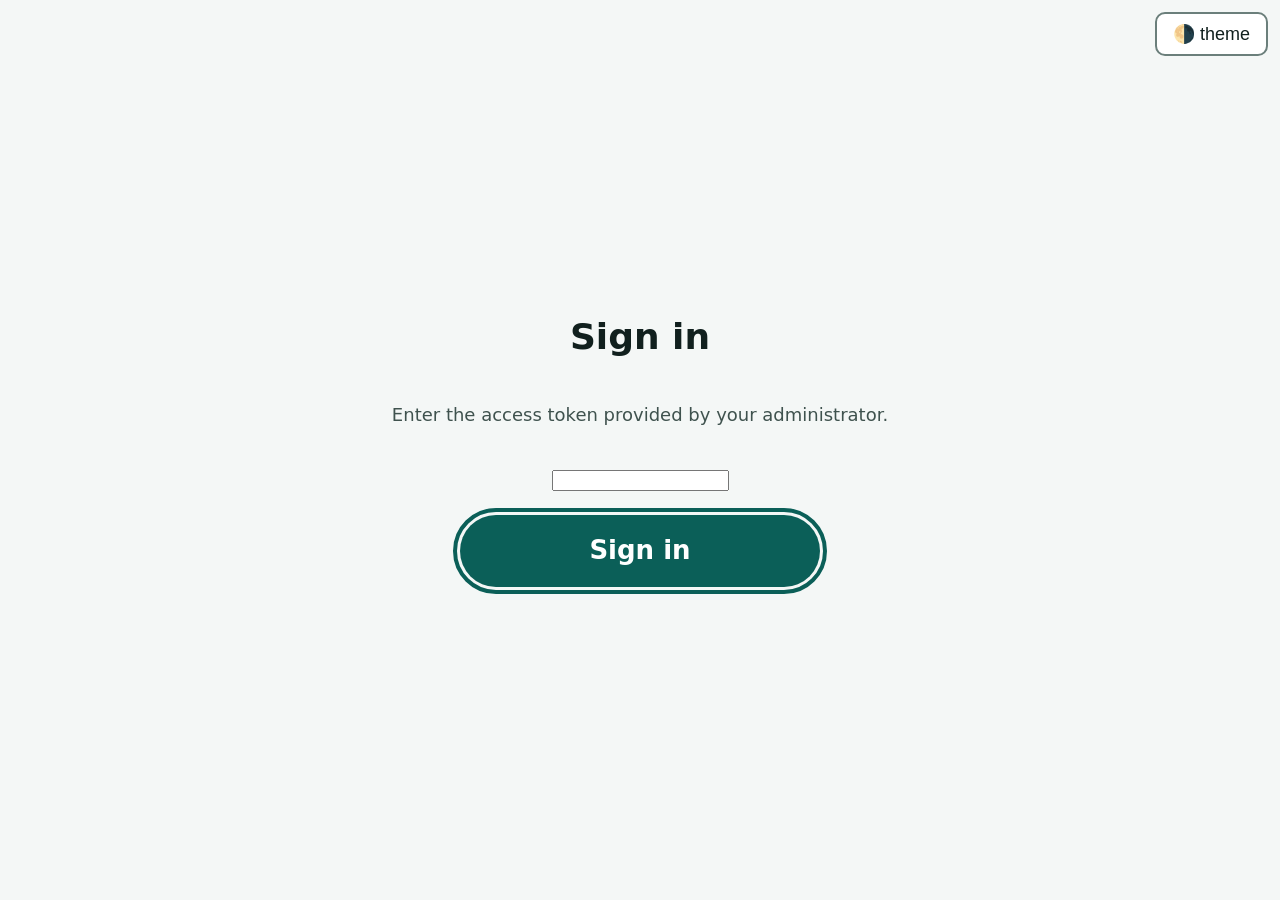
==== web/console.html @ daa2d18a "feat: persist authenticated consent choices and history" ====
<!DOCTYPE html>
<html lang="en">
<head>
  <meta charset="utf-8" />
  <meta name="viewport" content="width=device-width, initial-scale=1, viewport-fit=cover" />
  <title>Patient Listener — therapist console</title>
  <link rel="stylesheet" href="tokens.css" />
  <link rel="stylesheet" href="app.css" />
</head>
<body>
  <button class="pl-tab pl-theme-toggle" id="theme">🌗 theme</button>
  <main id="root" class="pl-app pl-console" role="main"></main>

  <script>
  // Mock data is only used when explicitly opening the offline demo.
  const QUERY = new URLSearchParams(location.search);
  const API = (location.protocol.startsWith('http') && QUERY.get('mock') !== '1') ? '' : null;
  let accessToken = ''; // Memory only: never URLs, localStorage or sessionStorage.
  const DATA = {
    therapist: { name: 'Sam (SLT)' },
    caseload: [
      { id: 'margaret', name: 'Margaret', needs: ['Finding the word'], last: 'Today', returned: 9 },
      { id: 'daniyal', name: 'Daniyal', needs: ['Getting words started'], last: 'Yesterday', returned: 5 },
      { id: 'joseph', name: 'Joseph', needs: ['Being loud enough'], last: '2 days ago', returned: 7 },
    ],
    words: {
      margaret: [
        { id: 'w-leo', text: 'Leo', kind: 'person', cue: "Leo's your grandson, he's six", first: 'L', status: 'approved', by: 'slt' },
        { id: 'w-kettle', text: 'kettle', kind: 'object', cue: 'you boil water in it', first: 'K', status: 'approved', by: 'slt' },
        { id: 'w-whitby', text: 'Whitby', kind: 'place', cue: 'the seaside town', first: 'W', status: 'approved', by: 'slt' },
        { id: 'w-rex', text: 'Rex', kind: 'person', cue: "Leo's new puppy", first: 'R', status: 'draft', by: 'carer' },
      ],
    },
    grid: {
      margaret: { days: ['Mon', 'Tue', 'Wed', 'Thu', 'Fri'],
        rows: [
          { word: 'Leo', cells: ['check', 'sound', 'none', 'check', 'check'] },
          { word: 'kettle', cells: ['meaning', 'check', 'check', 'word', 'check'] },
          { word: 'Whitby', cells: ['none', 'meaning', 'meaning', 'sound', 'check'] },
        ] },
    },
    settings: { margaret: { needs: ['Finding the word'], hintOrder: 'meaning-first', hintWait: 7, sessionMin: 20 } },
    consent: { margaret: { tellCarerLowMood: false, dataSharing: true } },
  };
  const CELL = { check: ['✓', 'pl-cell--check', 'found with no hint'], meaning: ['M', 'pl-cell--hint', 'found after meaning hint'], sound: ['S', 'pl-cell--hint', 'found after sound hint'], word: ['W', 'pl-cell--hint', 'found after hearing the word'], none: ['–', 'pl-cell--none', 'not tried'] };

  const root = document.getElementById('root');
  const S = { signedIn: false, tab: 'T2', person: 'margaret', role: 'therapist', demo: API == null, error: '', busy: false, phraseDraft: '' };
  function clearData() {
    S.phraseDraft = '';
    DATA.caseload = []; DATA.words = {}; DATA.grid = {}; DATA.settings = {}; DATA.consent = {};
  }
  if (API != null) clearData();

  function h(tag, attrs, ...kids) {
    const e = document.createElement(tag);
    for (const k in (attrs || {})) { if (k === 'class') e.className = attrs[k]; else if (k === 'html') e.innerHTML = attrs[k]; else if (k.startsWith('on')) e.addEventListener(k.slice(2), attrs[k]); else if (attrs[k] != null) e.setAttribute(k, attrs[k]); }
    for (const kid of kids.flat()) if (kid != null) e.append(kid.nodeType ? kid : document.createTextNode(kid));
    return e;
  }

  function render() {
    root.innerHTML = '';
    if (!S.signedIn) return root.append(t1());
    root.append(...[
      h('div', { class: 'pl-topbar' }, h('div', { class: 'pl-topbar__title' }, 'Patient Listener — console'), h('span', { class: 'pl-muted' }, DATA.therapist.name),
        h('button', { class: 'pl-tab', onclick: signOut }, 'Sign out')),
      S.demo ? h('p', { class: 'pl-muted' }, 'Demo data only — changes do not affect patient records.') : null,
      S.error ? h('p', { role: 'alert' }, S.error) : null,
      tabs(),
      ({ T2: t2, T3: t3, T4: t4, T5: t5, T6: t6 }[S.tab])(),
    ].filter(Boolean));
  }

  function tabs() {
    const items = [['T2', 'Caseload'], ['T3', 'Word list'], ['T4', 'Progress'], ['T5', 'Profile & hints'], ['T6', 'Consent & export']];
    const row = h('div', { class: 'pl-tabs', role: 'tablist' });
    items.filter(([id]) => id !== 'T4' || S.role === 'therapist').forEach(([id, label]) => row.append(h('button', { class: 'pl-tab', role: 'tab', 'aria-selected': String(S.tab === id), onclick: () => { S.tab = id; render(); } }, label)));
    return row;
  }

  // T1 sign-in
  function t1() {
    const wrap = h('div', { class: 'pl-screen pl-screen--center' },
      h('h1', { class: 'pl-prompt' }, 'Sign in'),
      h('p', { class: 'pl-muted' }, API == null ? 'Offline demo — sample data only.' : 'Enter the access token provided by your administrator.'),
      API != null ? h('input', { id: 'access-token', type: 'password', 'aria-label': 'Console access token', autocomplete: 'off', spellcheck: 'false' }) : null,
      S.error ? h('p', { role: 'alert' }, S.error) : null,
      h('button', { class: 'pl-btn pl-btn--primary', style: 'max-width:360px', 'data-autofocus': '', disabled: S.busy ? '' : null, onclick: () => signIn(false) }, API == null ? 'Enter offline demo' : 'Sign in'),
      API != null && QUERY.get('mode') === 'judge' ? h('button', { class: 'pl-btn pl-btn--secondary', disabled: S.busy ? '' : null, onclick: () => signIn(true) }, 'Enter judge demo') : null,
    );
    setTimeout(() => { const b = wrap.querySelector('button'); if (b) b.focus(); }, 0);
    return wrap;
  }

  // T2 caseload
  function t2() {
    const wrap = h('div', {});
    wrap.append(h('h2', { class: 'pl-topbar__title' }, 'Caseload'));
    DATA.caseload.forEach(p => wrap.append(h('div', { class: 'pl-card', style: 'margin-bottom:12px' },
      h('div', { class: 'pl-setting__row' },
        h('span', {}, h('b', {}, p.name), ' — ', p.needs.join(', ')),
        h('button', { class: 'pl-btn pl-btn--secondary', onclick: () => { S.person = p.id; S.tab = 'T3'; render(); } }, 'Open')),
      h('p', { class: 'pl-muted' }, `Last session: ${p.last}. Words returned this week: ${p.returned}.`))));
    return wrap;
  }

  // T3 word list
  function t3() {
    const words = DATA.words[S.person] || [];
    const wrap = h('div', {});
    wrap.append(h('h2', { class: 'pl-topbar__title' }, 'Word list — ' + name(S.person)));
    words.forEach(w => {
      const row = h('div', { class: 'pl-card', style: 'margin-bottom:12px' },
        h('div', { class: 'pl-setting__row' },
          h('span', {}, h('b', {}, w.text), ' · ', w.kind, ' · starts with ', w.first),
          w.status === 'draft'
            ? h('span', { class: 'pl-pill' },
                h('span', { class: 'pl-locked', style: 'margin-right:8px;align-self:center' }, `draft from ${w.by}`),
                (DATA.caseload.find(p => p.id === S.person)?.canApprove !== false)
                  ? h('button', { onclick: () => approveWord(w) }, '✓ Approve')
                  : h('span', { class: 'pl-muted' }, 'Therapist approval required'))
            : h('span', { class: 'pl-cell pl-cell--check' }, '✓ live')),
        h('label', { class: 'pl-muted', style: 'display:block;margin-top:8px' }, 'Meaning cue (never shown to the person as the word):'),
        h('input', { value: w.cue, 'aria-label': `Meaning cue for ${w.text}`, oninput: (e) => { w.cue = e.target.value; }, style: 'width:100%;min-height:44px;font-size:18px;padding:0 12px;border:2px solid var(--pl-line);border-radius:10px;background:var(--pl-surface);color:var(--pl-text)' }),
      );
      wrap.append(row);
    });
    wrap.append(h('div', { class: 'pl-card' },
      h('div', { class: 'pl-hint__level' }, 'Add one of “my phrases” (up to 60 characters)'),
      h('div', { class: 'pl-type' },
        h('input', { id: 'phrase', value: S.phraseDraft, oninput: e => { S.phraseDraft = e.target.value; }, 'aria-label': 'New phrase', maxlength: '60', placeholder: 'Can you open the window?', style: 'min-height:44px' }),
        h('button', { class: 'pl-btn pl-btn--secondary', disabled: S.busy ? '' : null, onclick: addPhrase }, S.busy ? 'Saving draft…' : 'Add draft')),
    ));
    return wrap;
  }

  // T4 progress grid
  function t4() {
    const g = DATA.grid[S.person] || { days: [], rows: [] };
    const wrap = h('div', {});
    wrap.append(h('h2', { class: 'pl-topbar__title' }, 'Progress — ' + name(S.person)), h('p', { class: 'pl-muted' }, 'What happened, not a prediction. ✓ no hint · M meaning · S sound · W word · – not tried.'));
    const table = h('table', { class: 'pl-grid' });
    const head = h('tr', {}, h('th', {}, 'Word')); g.days.forEach(d => head.append(h('th', {}, d)));
    table.append(h('thead', {}, head));
    const body = h('tbody', {});
    g.rows.forEach(r => { const tr = h('tr', {}, h('th', { scope: 'row' }, r.word)); r.cells.forEach((c, i) => { const [sym, cls, label] = CELL[c]; tr.append(h('td', { class: 'pl-cell ' + cls, 'aria-label': `${r.word}, ${g.days[i]}: ${label}` }, sym)); }); body.append(tr); });
    table.append(body);
    wrap.append(h('div', { class: 'pl-grid-wrap' }, table));
    return wrap;
  }

  // T5 profile & hint settings
  const NEED_OPTIONS = [
    ['finding_words', 'Finding the word'], ['words_out', 'Getting words started'],
    ['being_heard', 'Being loud enough'], ['being_clear', 'Being clear'], ['saving_energy', 'Getting tired']
  ];
  function t5() {
    const s = DATA.settings[S.person] || { needs: [], hintOrder: 'meaning-first', hintWait: 7, sessionMin: 20 };
    const keys = s.needKeys || NEED_OPTIONS.filter(([,label]) => s.needs.includes(label)).map(([key]) => key);
    const locked = s.canEdit === false || S.busy;
    const pill = (label, active, change, disabled = false) => h('button', {
      'aria-pressed': String(active), disabled: locked || disabled ? '' : null,
      onclick: () => saveProfile(change)
    }, label);
    const row = (label, name, current, choices) => h('div', {class:'pl-setting'},
      h('div', {class:'pl-setting__row'}, h('span', {}, label),
        h('span', {class:'pl-pill'}, [...new Set([...choices,current])].filter(n => n !== undefined).map(n =>
          pill(n === null ? 'Never' : String(n), n === current, {[name]:n},
            keys.includes('words_out') && ['backchannel_s','offer_hint_s'].includes(name) && n !== null)))));
    const wrap = h('div', {});
    wrap.append(h('h2', {class:'pl-topbar__title'}, 'Profile & hints — ' + name(S.person)));
    if (s.canEdit === false) wrap.append(h('p', {class:'pl-muted'}, 'Only the linked therapist can change these settings.'));
    wrap.append(h('div', {class:'pl-setting'}, h('span', {}, "What's hard when talking"),
      h('div', {class:'pl-pill'}, NEED_OPTIONS.map(([key,label]) => {
        const active = keys.includes(key);
        return pill(label, active, {needs: active ? keys.filter(n => n !== key) : [...keys,key]}, active && keys.length === 1);
      }))),
      h('div', {class:'pl-setting'}, h('div', {class:'pl-setting__row'}, h('span', {}, 'Hint order'),
        h('span', {class:'pl-pill'},
          pill('Meaning first', s.hintOrder === 'meaning-first', {hint_order:['meaning','sound','word']}),
          pill('Sound first', s.hintOrder === 'sound-first', {hint_order:['sound','meaning','word']})))),
      row('Listening sound after (seconds)', 'backchannel_s', s.backchannelWait, [4,6,10,null]),
      row('Offer a hint after (seconds)', 'offer_hint_s', s.hintWait, [4,7,9,10,15,null]),
      row('End turn after (seconds)', 'max_wait_s', s.maxWait, [8,12,20,30,60,120,null]),
      row('Session length (minutes)', 'max_session_min', s.sessionMin, [5,10,15,20,30,null]),
      h('p', {class:'pl-muted'}, 'Saved settings apply to new sessions. The person can always make a wait longer or switch it off.'));
    return wrap;
  }

  async function saveProfile(changes) {
    if (S.busy || DATA.settings[S.person]?.canEdit === false) return;
    const person = S.person, credential = accessToken;
    S.busy = true; S.error = ''; render();
    try {
      if (API != null) {
        const result = await api(`settings/${encodeURIComponent(person)}`, {
          method:'PATCH', headers:{'Content-Type':'application/json'}, body:JSON.stringify(changes)
        });
        if (S.signedIn && accessToken === credential) {
          DATA.settings[person] = result;
          const entry = DATA.caseload.find(p => p.id === person);
          if (entry) entry.needs = result.needs;
        }
      } else {
        const s = DATA.settings[person] ||= {needs:[]};
        if ('needs' in changes) {
          s.needKeys = changes.needs;
          s.needs = NEED_OPTIONS.filter(([key]) => changes.needs.includes(key)).map(([,label]) => label);
          if (changes.needs.includes('words_out')) s.backchannelWait = s.hintWait = null;
        }
        if ('hint_order' in changes) s.hintOrder = changes.hint_order[0] + '-first';
        for (const [field,key] of [['backchannel_s','backchannelWait'],['offer_hint_s','hintWait'],['max_wait_s','maxWait'],['max_session_min','sessionMin']]) {
          if (field in changes) s[key] = changes[field];
        }
      }
    } catch (error) { S.error = error.message; }
    finally { S.busy = false; render(); }
  }

  // T6 consent & export
  function t6() {
    const c = DATA.consent[S.person] || { tellCarerLowMood: false, dataSharing: false };
    const toggle = (label, key) => h('div', { class: 'pl-setting' }, h('div', { class: 'pl-setting__row' }, h('span', {}, label),
      h('button', { class: 'pl-btn pl-btn--secondary', 'aria-pressed': String(c[key]), disabled: S.busy, onclick: () => saveConsent(key, !c[key]) }, c[key] ? 'On' : 'Off')));
    const wrap = h('div', {});
    wrap.append(h('h2', { class: 'pl-topbar__title' }, 'Consent & export — ' + name(S.person)),
      toggle('Tell the carer if I express distress', 'tellCarerLowMood'),
      toggle('Keep practice data to show progress', 'dataSharing'),
      toggle('Share practice data with my therapist', 'shareWithTherapist'),
      h('p', { class: 'pl-muted' }, 'Record the person’s own choices. A helper supports the decision.'),
      h('div', { class: 'pl-btn-row', style: 'margin-top:16px' },
        h('button', { class: 'pl-btn pl-btn--secondary', onclick: exportCsv }, '⬇ Export CSV'),
        h('button', { class: 'pl-btn pl-btn--secondary', style: 'border-color:var(--pl-danger);color:var(--pl-danger)', onclick: deleteAll }, '🗑 Delete everything')),
      h('p', { class: 'pl-muted' }, 'Export includes “my phrases” as plain text. Delete removes all words, photos and attempts within 24 hours.'));
    return wrap;
  }

  async function saveConsent(key, value) {
    if (S.busy) return;
    if (!window.confirm('Has the person explicitly chosen to ' + (value ? 'allow' : 'turn off') + ' this?')) return;
    const person = S.person;
    S.busy = true; S.error = ''; render();
    try {
      if (API == null) DATA.consent[person] = { ...DATA.consent[person], [key]: value };
      else DATA.consent[person] = await api(`consent/${encodeURIComponent(person)}`, {
        method: 'PATCH', headers: { 'Content-Type': 'application/json' },
        body: JSON.stringify({ [key]: value, personConfirmed: true })
      });
    } catch (error) { S.error = error.message; }
    finally { S.busy = false; render(); }
  }

  function exportCsv() {
    const words = DATA.words[S.person] || [];
    let csv = 'type,word_or_phrase,kind\n';
    words.forEach(w => { csv += `word,${JSON.stringify(w.text)},${w.kind}\n`; });
    const blob = new Blob([csv], { type: 'text/csv' });
    const a = document.createElement('a'); a.href = URL.createObjectURL(blob); a.download = `${S.person}.csv`; a.click();
  }
  function deleteAll() {
    // Second confirmation screen (DS-T07).
    const ok = window.confirm('Delete everything for ' + name(S.person) + '? This cannot be undone.');
    if (ok) { DATA.words[S.person] = []; alert('Deletion requested. Completes within 24 hours.'); render(); }
  }

  function name(id) { const p = DATA.caseload.find(x => x.id === id); return p ? p.name : id; }

  /* Live data from the app server's console API (GET /api/console/...). When opened from disk
   * (file://) or with ?mock=1, the mock DATA above is used instead, so the console still works
   * offline. */
  async function api(path, options = {}) {
    const headers = { ...(options.headers || {}), Authorization: `Bearer ${accessToken}` };
    const response = await fetch(`${API}/api/console/${path}`, { ...options, headers, cache: 'no-store' });
    if (!response.ok) {
      if (response.status === 401) {
        accessToken = ''; S.signedIn = false; clearData();
      }
      const body = await response.json().catch(() => ({}));
      throw new Error(typeof body.detail === 'string' ? body.detail : response.status === 422 ? 'Check the word or phrase and try again.' : 'Could not complete the request. Please try again.');
    }
    return response.json();
  }

  async function signIn(demo) {
    if (API == null) { S.signedIn = true; S.error = ''; render(); return; }
    const input = document.getElementById('access-token');
    accessToken = demo ? '' : input.value.trim();
    if (input) input.value = '';
    S.busy = true; S.error = ''; render();
    try {
      if (demo) {
        const response = await fetch(`${API}/api/console/demo/session`, { method: 'POST', cache: 'no-store' });
        if (!response.ok) throw new Error('Judge demo is unavailable on this server.');
        accessToken = (await response.json()).token;
      }
      const user = await api('me');
      S.role = user.role; S.demo = user.demo;
      await hydrate();
      S.signedIn = true; S.tab = 'T2';
    } catch (error) {
      accessToken = ''; S.signedIn = false; clearData(); S.error = error.message;
    } finally { S.busy = false; render(); }
  }

  async function signOut() {
    try { if (API != null) await api('logout', { method: 'POST' }); }
    catch (error) { /* Local credentials are discarded even if the server is unreachable. */ }
    accessToken = ''; S.signedIn = false; S.error = ''; S.phraseDraft = '';
    if (API != null) clearData();
    render();
  }

  async function addPhrase() {
    if (S.busy) return;
    const text = document.getElementById('phrase').value.trim();
    if (!text) return;
    const person = S.person, credential = accessToken;
    S.phraseDraft = text; S.error = ''; S.busy = true; render();
    try {
      let word;
      if (API != null) {
        const result = await api(`words/${encodeURIComponent(person)}`, {
          method: 'POST', headers: { 'Content-Type': 'application/json' },
          body: JSON.stringify({ text, kind: 'phrase' })
        });
        if (!S.signedIn || accessToken !== credential) return;
        word = result.word;
      } else {
        word = { id: 'p-' + Date.now(), text, kind: 'phrase', cue: '', first: text[0].toUpperCase(),
                 status: 'draft', by: S.role === 'therapist' ? 'slt' : 'carer' };
      }
      (DATA.words[person] ||= []).push(word);
      if (S.person === person) S.phraseDraft = '';
    } catch (error) { S.error = error.message; }
    finally { S.busy = false; render(); }
  }

  async function approveWord(w) {
    if (API != null) {
      try {
        const result = await api(`words/${encodeURIComponent(S.person)}/${encodeURIComponent(w.id)}/approve`, { method: 'POST' });
        Object.assign(w, result.word); S.error = ''; render();
      } catch (error) { S.error = error.message; render(); }
      return;
    }
    w.status = 'approved'; render();
  }

  async function hydrate() {
    if (API == null) return;  // file:// or ?mock=1 -> keep the mock DATA
      const cl = await api('caseload');
      DATA.therapist.name = cl.therapist.name;
      DATA.caseload = cl.caseload;
      S.person = cl.caseload[0]?.id || '';
      await Promise.all(cl.caseload.map(async (p) => {
        const person = encodeURIComponent(p.id);
        const [w, g, s, c] = await Promise.all([
          api(`words/${person}`),
          S.role === 'therapist' ? api(`grid/${person}`) : Promise.resolve({ days: [], rows: [] }),
          api(`settings/${person}`),
          api(`consent/${person}`),
        ]);
        DATA.words[p.id] = w.words;
        DATA.grid[p.id] = { days: g.days, rows: g.rows };
        DATA.settings[p.id] = s;
        DATA.consent[p.id] = c;
      }));
  }

  const order = { system: 'light', light: 'dark', dark: 'system' };
  document.getElementById('theme').addEventListener('click', () => { const cur = document.documentElement.getAttribute('data-theme') || 'system'; const n = order[cur]; if (n === 'system') document.documentElement.removeAttribute('data-theme'); else document.documentElement.setAttribute('data-theme', n); });

  render();
  </script>
</body>
</html>
---- web/tokens.css ----
/* Patient Listener — design tokens (workbook: Design system -> Tokens).
   The ONLY place raw colour values appear. Every text pair is >= 7:1 (AAA), edges >= 3:1.
   Colour never carries meaning alone (DS-A05). Profiles change behaviour, never colours. */

@font-face {
  /* Self-hosted Atkinson Hyperlegible Next (OFL). Drop the files in web/fonts/ on deploy;
     the fallback stack keeps the app legible and correctly sized until then. */
  font-family: "Atkinson Hyperlegible Next";
  src: local("Atkinson Hyperlegible Next"), local("Atkinson Hyperlegible");
  font-display: swap;
}

:root {
  /* --- Colour: light (default) --- */
  --pl-page: #F4F7F6;
  --pl-surface: #FFFFFF;
  --pl-text: #11201E;
  --pl-muted: #3F524E;          /* secondary labels only, never a prompt */
  --pl-primary: #0B5F58;
  --pl-on-primary: #FFFFFF;
  --pl-good: #145A2F;
  --pl-good-bg: #E3F2E8;
  --pl-warn: #6A3F00;
  --pl-warn-bg: #FBEFD9;
  --pl-danger: #8A1A1F;         /* safety card only, never a wrong word */
  --pl-danger-bg: #F8E1E1;
  --pl-line: #6B7F7B;
  --pl-caption-bg: #E8EFEE;

  /* --- Type: one family (Atkinson Hyperlegible Next, OFL) --- */
  --pl-font: "Atkinson Hyperlegible Next", "Atkinson Hyperlegible", system-ui,
             "Segoe UI", Roboto, Helvetica, Arial, sans-serif;
  --pl-text-prompt-size: 36px;  --pl-text-prompt-lh: 1.25;  --pl-text-prompt-wt: 700;
  --pl-text-hint-size: 40px;    --pl-text-hint-lh: 1.2;     --pl-text-hint-wt: 700;
  --pl-text-caption-size: 28px; --pl-text-caption-lh: 1.3;  --pl-text-caption-wt: 400;
  --pl-text-body-size: 24px;    --pl-text-body-lh: 1.4;     --pl-text-body-wt: 400;
  --pl-text-button-size: 26px;  --pl-text-button-lh: 1.2;   --pl-text-button-wt: 700;
  --pl-text-console-size: 18px; --pl-text-console-lh: 1.5;  --pl-text-console-wt: 400;

  /* --- Space (8px grid) --- */
  --pl-space-1: 8px;
  --pl-space-2: 16px;
  --pl-space-3: 24px;
  --pl-space-4: 32px;
  --pl-space-5: 48px;
  --pl-space-6: 64px;

  /* --- Shape --- */
  --pl-target: 64px;            /* patient app min touch target */
  --pl-target-console: 44px;    /* console min target */
  --pl-gap-target: 16px;        /* min gap between targets */
  --pl-radius-card: 16px;
  --pl-radius-button: 999px;
  --pl-button-height: 72px;
  --pl-content-max: 720px;

  /* --- Motion & focus --- */
  --pl-motion: 0ms;             /* no motion by default (DS-A07) */
  --pl-focus-width: 4px;
  --pl-focus-offset: 3px;
}

/* Motion is opt-in only when the person has not asked to reduce it. */
@media (prefers-reduced-motion: no-preference) {
  :root { --pl-motion: 200ms; }
}

/* --- Colour: dark (system preference), unless the person forced light --- */
@media (prefers-color-scheme: dark) {
  :root:not([data-theme="light"]) {
    --pl-page: #0F1716;
    --pl-surface: #16211F;
    --pl-text: #E6EEEC;
    --pl-muted: #B3C4C0;
    --pl-primary: #6FD0C4;
    --pl-on-primary: #0B1312;
    --pl-good: #9FE3B5;
    --pl-good-bg: #123322;
    --pl-warn: #F2CE8A;
    --pl-warn-bg: #3A2A05;
    --pl-danger: #F3B0B2;
    --pl-danger-bg: #3A1012;
    --pl-line: #4A5C58;
    --pl-caption-bg: #12201D;
  }
}

/* --- Colour: dark, forced by the theme toggle --- */
:root[data-theme="dark"] {
  --pl-page: #0F1716;
  --pl-surface: #16211F;
  --pl-text: #E6EEEC;
  --pl-muted: #B3C4C0;
  --pl-primary: #6FD0C4;
  --pl-on-primary: #0B1312;
  --pl-good: #9FE3B5;
  --pl-good-bg: #123322;
  --pl-warn: #F2CE8A;
  --pl-warn-bg: #3A2A05;
  --pl-danger: #F3B0B2;
  --pl-danger-bg: #3A1012;
  --pl-line: #4A5C58;
  --pl-caption-bg: #12201D;
}
---- web/app.css ----
/* Patient Listener — components & screens. Uses only tokens.css for colour/type/space.
   Rules enforced here: 64px targets + 16px gaps (DS-A03), visible focus (DS-A04), colour never
   alone (DS-A05), no layout shift during speech (DS-T06), no countdown/timer except the
   time-used bar (DS-T01), content centred <= 720px (DS-A08), 200% zoom & 320px with no sideways
   scroll (DS-A03). */

* { box-sizing: border-box; }

html, body {
  margin: 0;
  padding: 0;
  background: var(--pl-page);
  color: var(--pl-text);
  font-family: var(--pl-font);
  font-size: var(--pl-text-body-size);
  line-height: var(--pl-text-body-lh);
  -webkit-text-size-adjust: 100%;
}

/* Everything flows in a single centred column; nothing exceeds the viewport width. */
.pl-app {
  max-width: var(--pl-content-max);
  margin: 0 auto;
  min-height: 100vh;
  min-height: 100dvh;
  padding: var(--pl-space-3);
  display: flex;
  flex-direction: column;
  gap: var(--pl-space-3);
}

img, svg, canvas { max-width: 100%; height: auto; }

/* --- Focus: always visible (DS-A04) --- */
:focus-visible {
  outline: var(--pl-focus-width) solid var(--pl-primary);
  outline-offset: var(--pl-focus-offset);
  border-radius: 6px;
}

.pl-visually-hidden {
  position: absolute !important;
  width: 1px; height: 1px;
  padding: 0; margin: -1px;
  overflow: hidden; clip: rect(0, 0, 0, 0);
  white-space: nowrap; border: 0;
}

/* --- Typography roles --- */
.pl-prompt {
  font-size: var(--pl-text-prompt-size);
  line-height: var(--pl-text-prompt-lh);
  font-weight: var(--pl-text-prompt-wt);
  margin: 0;
}
.pl-prompt b, .pl-prompt strong { color: var(--pl-primary); }  /* the one key word (DS-C08) */
.pl-hint-text {
  font-size: var(--pl-text-hint-size);
  line-height: var(--pl-text-hint-lh);
  font-weight: var(--pl-text-hint-wt);
  margin: 0;
}
.pl-muted { color: var(--pl-muted); }
.pl-disclosure {               /* "I'm an AI practice partner" (DS-C06) */
  color: var(--pl-muted);
  font-size: var(--pl-text-body-size);
  display: flex; align-items: center; gap: var(--pl-space-1);
}

/* --- Buttons: min 64px, big radius, 72px tall for primary --- */
.pl-btn {
  font-family: var(--pl-font);
  font-size: var(--pl-text-button-size);
  line-height: var(--pl-text-button-lh);
  font-weight: var(--pl-text-button-wt);
  min-height: var(--pl-target);
  min-width: var(--pl-target);
  padding: 0 var(--pl-space-4);
  border-radius: var(--pl-radius-button);
  border: 3px solid transparent;
  cursor: pointer;
  transition: background var(--pl-motion) ease, color var(--pl-motion) ease;
}
.pl-btn:disabled { opacity: 0.5; cursor: not-allowed; }
.pl-btn--primary {
  background: var(--pl-primary);
  color: var(--pl-on-primary);
  height: var(--pl-button-height);
  width: 100%;
}
.pl-btn--secondary {
  background: var(--pl-surface);
  color: var(--pl-primary);
  border-color: var(--pl-primary);
}
.pl-btn--big { height: var(--pl-button-height); font-size: 30px; }
.pl-btn-row { display: flex; gap: var(--pl-gap-target); flex-wrap: wrap; }

/* --- Top bar: title + Stop (Stop is the one exception to one-action-per-screen) --- */
.pl-topbar {
  display: flex; align-items: center; justify-content: space-between;
  gap: var(--pl-space-2);
}
.pl-topbar__title { font-weight: 700; font-size: 22px; }
.pl-stop {
  background: var(--pl-surface);
  color: var(--pl-danger);
  border: 3px solid var(--pl-danger);
  border-radius: var(--pl-radius-button);
  min-height: var(--pl-target); padding: 0 var(--pl-space-3);
  font-weight: 700; font-size: var(--pl-text-button-size); cursor: pointer;
}

/* --- Screen scaffold --- */
.pl-screen { display: flex; flex-direction: column; gap: var(--pl-space-3); flex: 1; }
.pl-screen--center { justify-content: center; align-items: center; text-align: center; }
.pl-card {
  background: var(--pl-surface);
  border: 1px solid var(--pl-line);
  border-radius: var(--pl-radius-card);
  padding: var(--pl-space-3);
}
.pl-photo {
  width: 100%; aspect-ratio: 4 / 3; border-radius: var(--pl-radius-card);
  background: var(--pl-caption-bg);
  display: flex; align-items: center; justify-content: center;
  color: var(--pl-muted); font-size: 20px; overflow: hidden;
}

/* --- Listening ring: STATIC. No pulse, no countdown (DS-T01). Dashed while speaking. --- */
.pl-ring {
  width: 160px; height: 160px; border-radius: 50%;
  border: 10px solid var(--pl-primary);
  margin: var(--pl-space-2) auto;
  display: flex; align-items: center; justify-content: center;
  color: var(--pl-muted); font-size: 20px; text-align: center; padding: var(--pl-space-2);
}
.pl-ring[data-mode="speaking"] { border-style: dashed; }
.pl-ring[data-mode="resting"] { border-color: var(--pl-line); }

/* --- Captions: fixed height so the layout never shifts when a line arrives (DS-T06) --- */
.pl-captions {
  background: var(--pl-caption-bg);
  border-radius: var(--pl-radius-card);
  padding: var(--pl-space-2);
  min-height: 120px;
  font-size: var(--pl-text-caption-size);
  line-height: var(--pl-text-caption-lh);
  display: flex; flex-direction: column; gap: var(--pl-space-1); justify-content: flex-end;
}
.pl-caption__who { color: var(--pl-muted); font-size: 18px; }
.pl-caption__line--you { color: var(--pl-text); }
.pl-caption__line--listener { color: var(--pl-primary); font-weight: 700; }

/* --- Type-to-talk input --- */
.pl-type {
  display: flex; gap: var(--pl-gap-target); align-items: stretch;
}
.pl-type input {
  flex: 1; min-height: var(--pl-target); font-size: var(--pl-text-body-size);
  padding: 0 var(--pl-space-2); border: 2px solid var(--pl-line);
  border-radius: 12px; background: var(--pl-surface); color: var(--pl-text);
}

/* --- Hint card (meaning picture -> first letter -> word) --- */
.pl-hint { text-align: center; }
.pl-hint__level { color: var(--pl-muted); font-size: 20px; margin-bottom: var(--pl-space-1); }
.pl-hint__letter { font-size: 96px; font-weight: 700; color: var(--pl-primary); }

/* --- Found tick (quiet, brief) --- */
.pl-found { text-align: center; color: var(--pl-good); }
.pl-found__tick {
  width: 96px; height: 96px; border-radius: 50%;
  background: var(--pl-good-bg); color: var(--pl-good);
  display: flex; align-items: center; justify-content: center;
  font-size: 56px; margin: 0 auto var(--pl-space-2);
}

/* --- Being heard: loudness bar with the person's baseline marker. No numbers (DS-P02). --- */
.pl-bar { position: relative; height: 40px; border-radius: 999px; background: var(--pl-caption-bg); overflow: hidden; }
.pl-bar__fill { height: 100%; background: var(--pl-primary); width: 0%; transition: width var(--pl-motion) ease; }
.pl-bar__marker { position: absolute; top: -6px; bottom: -6px; width: 4px; background: var(--pl-text); }
.pl-bar__label { color: var(--pl-muted); font-size: 20px; margin-top: var(--pl-space-1); }

/* --- Saving energy: time-used bar. Counts UP, never warns, never a countdown (DS-T01). --- */
.pl-timebar .pl-bar__fill { background: var(--pl-line); }

/* --- Need cards (P0, multi-select) --- */
.pl-needs { display: grid; grid-template-columns: 1fr; gap: var(--pl-gap-target); }
@media (min-width: 560px) { .pl-needs { grid-template-columns: 1fr 1fr; } }
.pl-need {
  display: flex; gap: var(--pl-space-2); align-items: flex-start; text-align: left;
  padding: var(--pl-space-3); min-height: var(--pl-target);
  border: 3px solid var(--pl-line); border-radius: var(--pl-radius-card);
  background: var(--pl-surface); color: var(--pl-text); cursor: pointer; width: 100%;
  font-size: var(--pl-text-body-size);
}
.pl-need[aria-pressed="true"] { border-color: var(--pl-primary); background: var(--pl-good-bg); }
.pl-need__check { font-size: 28px; color: var(--pl-primary); min-width: 32px; }
.pl-need__title { font-weight: 700; }
.pl-need__desc { color: var(--pl-muted); font-size: 20px; }

/* --- Settings rows --- */
.pl-setting { display: flex; flex-direction: column; gap: var(--pl-space-1); padding: var(--pl-space-2) 0; border-bottom: 1px solid var(--pl-line); }
.pl-setting__row { display: flex; align-items: center; justify-content: space-between; gap: var(--pl-space-2); }
.pl-pill { display: inline-flex; gap: var(--pl-space-1); }
.pl-pill button { min-height: var(--pl-target); min-width: var(--pl-target); border-radius: 12px; border: 2px solid var(--pl-line); background: var(--pl-surface); color: var(--pl-text); font-size: 20px; cursor: pointer; }
.pl-pill button[aria-pressed="true"] { border-color: var(--pl-primary); background: var(--pl-good-bg); color: var(--pl-primary); font-weight: 700; }
.pl-locked { color: var(--pl-muted); font-size: 18px; }

/* --- Safety card: a modal alertdialog. Danger colour here only (DS-S). --- */
.pl-safety-backdrop {
  position: fixed; inset: 0; background: rgba(0,0,0,0.55);
  display: flex; align-items: center; justify-content: center; padding: var(--pl-space-3); z-index: 50;
}
.pl-safety {
  background: var(--pl-surface); border: 4px solid var(--pl-danger);
  border-radius: var(--pl-radius-card); max-width: 560px; width: 100%;
  padding: var(--pl-space-4); text-align: center;
}
.pl-safety__icon { font-size: 56px; }
.pl-safety__title { font-size: 32px; font-weight: 700; color: var(--pl-danger); margin: var(--pl-space-2) 0; }
.pl-safety__body { font-size: var(--pl-text-body-size); }
.pl-safety__call {
  display: inline-flex; align-items: center; justify-content: center;
  margin-top: var(--pl-space-3); background: var(--pl-danger); color: #fff;
  min-height: var(--pl-button-height); width: 100%; border-radius: var(--pl-radius-button);
  font-size: 30px; font-weight: 700; text-decoration: none;
}
.pl-safety__dismiss { margin-top: var(--pl-space-2); }

/* --- State banner (connecting / resting / mic blocked / offline) --- */
.pl-state { text-align: center; }
.pl-state__what { color: var(--pl-muted); margin-top: var(--pl-space-1); }

/* --- Rest screen --- */
.pl-rest { text-align: center; }

/* --- Console (T1-T6): denser, 44px targets, 18px type --- */
.pl-console { font-size: var(--pl-text-console-size); line-height: var(--pl-text-console-lh); max-width: 1000px; }
.pl-console .pl-btn, .pl-console button { min-height: var(--pl-target-console); }
.pl-grid-wrap { overflow-x: auto; }       /* wide tables scroll inside themselves, not the page */
table.pl-grid { border-collapse: collapse; width: 100%; font-size: var(--pl-text-console-size); }
table.pl-grid th, table.pl-grid td { border: 1px solid var(--pl-line); padding: var(--pl-space-1) var(--pl-space-2); text-align: center; }
table.pl-grid th { background: var(--pl-caption-bg); }
.pl-cell { font-weight: 700; }
.pl-cell--check { color: var(--pl-good); }
.pl-cell--hint { color: var(--pl-warn); }
.pl-cell--none { color: var(--pl-muted); }
.pl-tabs { display: flex; gap: var(--pl-space-1); flex-wrap: wrap; margin-bottom: var(--pl-space-2); }
.pl-tab { min-height: var(--pl-target-console); padding: 0 var(--pl-space-2); border: 2px solid var(--pl-line); border-radius: 10px; background: var(--pl-surface); color: var(--pl-text); cursor: pointer; font-size: var(--pl-text-console-size); }
.pl-tab[aria-selected="true"] { border-color: var(--pl-primary); background: var(--pl-good-bg); color: var(--pl-primary); font-weight: 700; }

/* --- J1 judge trace --- */
.pl-trace { font-family: ui-monospace, "SF Mono", Menlo, Consolas, monospace; font-size: 14px; background: var(--pl-caption-bg); border-radius: var(--pl-radius-card); padding: var(--pl-space-2); max-height: 420px; overflow: auto; }
.pl-trace__line { padding: 2px 0; border-bottom: 1px solid rgba(0,0,0,0.06); }
.pl-trace__t { color: var(--pl-muted); }
.pl-trace__state { color: var(--pl-primary); font-weight: 700; }

/* --- Specimen page --- */
.pl-specimen { max-width: 960px; margin: 0 auto; padding: var(--pl-space-4); }
.pl-specimen section { margin-bottom: var(--pl-space-5); }
.pl-specimen h2 { font-size: 24px; border-bottom: 2px solid var(--pl-line); padding-bottom: var(--pl-space-1); }
.pl-swatches { display: grid; grid-template-columns: repeat(auto-fill, minmax(120px, 1fr)); gap: var(--pl-space-1); }
.pl-swatch { border: 1px solid var(--pl-line); border-radius: 10px; overflow: hidden; font-size: 13px; }
.pl-swatch__chip { height: 56px; }
.pl-swatch__name { padding: 6px 8px; }
.pl-theme-toggle { position: fixed; top: 12px; right: 12px; z-index: 60; }
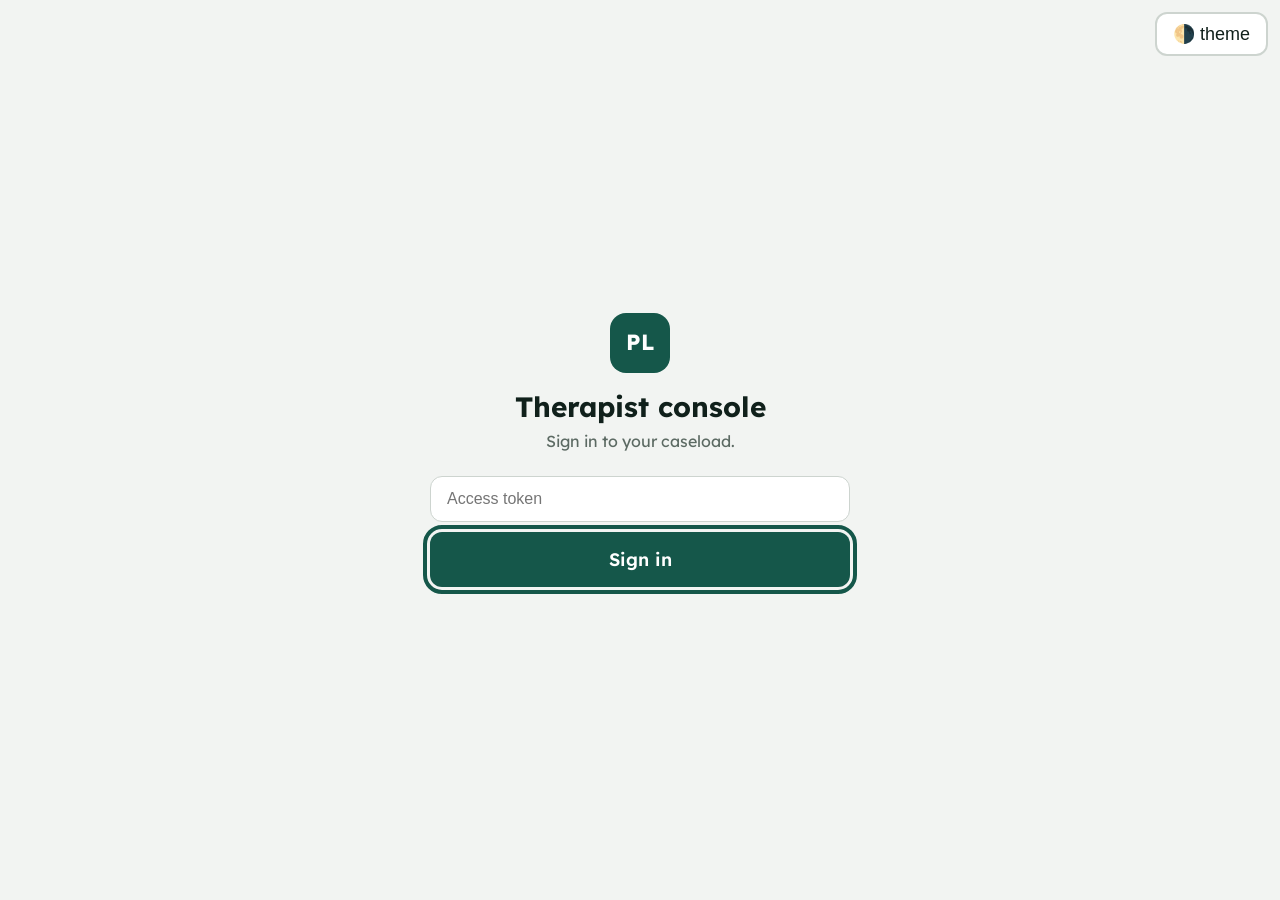
==== commit bc381a21: "UI improvements and dark theme added" ====
--- a/web/console.html
+++ b/web/console.html
@@ -4,12 +4,65 @@
   <meta charset="utf-8" />
   <meta name="viewport" content="width=device-width, initial-scale=1, viewport-fit=cover" />
   <title>Patient Listener — therapist console</title>
+  <link rel="preconnect" href="https://fonts.googleapis.com">
+  <link rel="preconnect" href="https://fonts.gstatic.com" crossorigin>
+  <link href="https://fonts.googleapis.com/css2?family=Lexend:wght@400;500;600;700&display=swap" rel="stylesheet">
   <link rel="stylesheet" href="tokens.css" />
   <link rel="stylesheet" href="app.css" />
+  <style>
+    /* Console shell + tables, copied from the Carer & Therapist prototype. */
+    #root { font-family: var(--pl-font); color: var(--pl-text); }
+    .con-shell { display: flex; min-height: 100dvh; }
+    .con-side { flex: none; width: 240px; background: var(--pl-surface); border-right: 1px solid var(--pl-line); display: flex; flex-direction: column; padding: 18px 14px; }
+    .con-logo { display: flex; align-items: center; gap: 10px; font-weight: 700; font-size: 17px; padding: 4px 8px 18px; color: var(--pl-text); }
+    .con-logo .tile, .con-signlogo { display: inline-grid; place-items: center; border-radius: 8px; background: var(--pl-primary); color: var(--pl-on-primary); }
+    .con-logo .tile { width: 30px; height: 30px; font-size: 12px; }
+    .con-nav { display: flex; flex-direction: column; gap: 3px; }
+    .con-nav button { display: block; width: 100%; text-align: left; background: none; border: none; border-radius: 10px; padding: 11px 12px; font: 600 15px var(--pl-font); color: var(--pl-muted); cursor: pointer; }
+    .con-nav button[aria-current="true"] { background: var(--pl-tile); color: var(--pl-primary); }
+    .con-foot { margin-top: auto; padding: 14px 8px 4px; border-top: 1px solid var(--pl-line); }
+    .con-avatar { display: inline-grid; place-items: center; width: 34px; height: 34px; border-radius: 999px; background: var(--pl-tile); color: var(--pl-primary); font-weight: 700; font-size: 13px; }
+    .con-signout { margin-top: 10px; width: 100%; background: none; border: 1px solid var(--pl-line-strong); border-radius: 9px; padding: 8px; color: var(--pl-muted); font: 600 13px var(--pl-font); cursor: pointer; }
+    .con-main { flex: 1; min-width: 0; padding: 28px 32px; overflow: auto; }
+    .con-sechead { display: flex; align-items: baseline; justify-content: space-between; flex-wrap: wrap; gap: 10px; margin-bottom: 6px; }
+    .con-h1 { font-weight: 700; font-size: 28px; margin: 0; }
+    .con-h2 { font-weight: 700; font-size: 24px; margin: 0; }
+    .con-crumb { display: flex; align-items: center; gap: 12px; margin-bottom: 16px; flex-wrap: wrap; }
+    .con-back { background: none; border: none; color: var(--pl-muted); font: 600 14px var(--pl-font); cursor: pointer; }
+    .con-needpill { background: var(--pl-tile); color: var(--pl-muted); border-radius: 999px; padding: 4px 12px; font-size: 13px; font-weight: 600; }
+    .con-tablecard { background: var(--pl-surface); border: 1px solid var(--pl-line); border-radius: 16px; overflow: hidden; }
+    .con-head { display: grid; gap: 12px; padding: 12px 20px; background: var(--pl-tile); font-size: 12px; font-weight: 600; color: var(--pl-muted); text-transform: uppercase; letter-spacing: .03em; }
+    .con-row { display: grid; gap: 12px; align-items: center; padding: 14px 20px; border-top: 1px solid var(--pl-line); }
+    .con-pill { background: var(--pl-primary); color: var(--pl-on-primary); border: none; border-radius: 999px; padding: 9px 20px; font: 600 14px var(--pl-font); cursor: pointer; }
+    .con-pill--ghost { background: var(--pl-surface); color: var(--pl-primary); border: 2px solid var(--pl-line-strong); }
+    .con-pill:disabled { opacity: .5; cursor: not-allowed; }
+    .con-card { background: var(--pl-surface); border: 1px solid var(--pl-line); border-radius: 16px; padding: 18px 20px; }
+    .con-draft { background: var(--pl-hint-bg); border: 1px solid var(--pl-hint-line); border-radius: 14px; padding: 14px 18px; color: var(--pl-hint-ink); display: flex; gap: 14px; align-items: center; flex-wrap: wrap; }
+    .con-badge { background: #d8b45e; color: #3a2f12; border-radius: 999px; padding: 4px 12px; font-weight: 700; font-size: 11px; text-transform: uppercase; letter-spacing: .03em; }
+    .con-cue { width: 100%; min-height: 40px; font-size: 15px; padding: 0 12px; border: 2px solid var(--pl-line-strong); border-radius: var(--pl-radius-input); background: var(--pl-surface); color: var(--pl-text); }
+    .con-input { width: 100%; padding: 13px 16px; border: 1px solid var(--pl-line-strong); border-radius: 12px; font-size: 16px; background: var(--pl-surface); color: var(--pl-text); margin-bottom: 10px; }
+    .con-addrow { display: flex; gap: 10px; align-items: center; }
+    .con-addrow .con-input { margin-bottom: 0; flex: 1; }
+    .con-alert { background: var(--pl-danger-bg); border: 1px solid var(--pl-danger); color: var(--pl-danger); border-radius: 12px; padding: 12px 16px; font-size: 15px; margin: 0 0 14px; }
+    .con-sign { min-height: 100dvh; display: flex; align-items: center; justify-content: center; padding: 40px 24px; }
+    .con-signlogo { width: 60px; height: 60px; border-radius: 16px; font-weight: 700; font-size: 22px; margin-bottom: 14px; }
+    .con-signbtn { width: 100%; background: var(--pl-primary); color: var(--pl-on-primary); border: none; border-radius: 12px; padding: 16px; font: 600 18px var(--pl-font); cursor: pointer; }
+    .con-demobtn { width: 100%; margin-top: 18px; background: transparent; color: var(--pl-primary); border: 2px dashed var(--pl-line-strong); border-radius: 12px; padding: 13px; font: 600 16px var(--pl-font); cursor: pointer; }
+    .con-delete { background: #96222A; color: #fff; border: none; border-radius: 999px; padding: 11px 24px; font: 600 15px var(--pl-font); cursor: pointer; }
+    @media (max-width: 720px) {
+      .con-shell { flex-direction: column; min-height: 0; }
+      .con-side { width: auto; border-right: none; border-bottom: 1px solid var(--pl-line); }
+      .con-nav { flex-direction: row; flex-wrap: wrap; }
+      .con-foot { margin-top: 12px; }
+      .con-main { padding: 20px 16px; }
+      .con-head { display: none; }
+      .con-row { grid-template-columns: 1fr !important; }
+    }
+  </style>
 </head>
 <body>
   <button class="pl-tab pl-theme-toggle" id="theme">🌗 theme</button>
-  <main id="root" class="pl-app pl-console" role="main"></main>
+  <main id="root" role="main"></main>
 
   <script>
   // Mock data is only used when explicitly opening the offline demo.
@@ -59,79 +112,113 @@
     return e;
   }
 
+  const NAV = [['T2', 'Caseload'], ['T3', 'Word list'], ['T4', 'Progress'], ['T5', 'Profile & hints'], ['T6', 'Consent & export']];
+
   function render() {
     root.innerHTML = '';
-    if (!S.signedIn) return root.append(t1());
-    root.append(...[
-      h('div', { class: 'pl-topbar' }, h('div', { class: 'pl-topbar__title' }, 'Patient Listener — console'), h('span', { class: 'pl-muted' }, DATA.therapist.name),
-        h('button', { class: 'pl-tab', onclick: signOut }, 'Sign out')),
-      S.demo ? h('p', { class: 'pl-muted' }, 'Demo data only — changes do not affect patient records.') : null,
-      S.error ? h('p', { role: 'alert' }, S.error) : null,
-      tabs(),
-      ({ T2: t2, T3: t3, T4: t4, T5: t5, T6: t6 }[S.tab])(),
-    ].filter(Boolean));
-  }
-
-  function tabs() {
-    const items = [['T2', 'Caseload'], ['T3', 'Word list'], ['T4', 'Progress'], ['T5', 'Profile & hints'], ['T6', 'Consent & export']];
-    const row = h('div', { class: 'pl-tabs', role: 'tablist' });
-    items.filter(([id]) => id !== 'T4' || S.role === 'therapist').forEach(([id, label]) => row.append(h('button', { class: 'pl-tab', role: 'tab', 'aria-selected': String(S.tab === id), onclick: () => { S.tab = id; render(); } }, label)));
-    return row;
-  }
-
-  // T1 sign-in
-  function t1() {
-    const wrap = h('div', { class: 'pl-screen pl-screen--center' },
-      h('h1', { class: 'pl-prompt' }, 'Sign in'),
-      h('p', { class: 'pl-muted' }, API == null ? 'Offline demo — sample data only.' : 'Enter the access token provided by your administrator.'),
-      API != null ? h('input', { id: 'access-token', type: 'password', 'aria-label': 'Console access token', autocomplete: 'off', spellcheck: 'false' }) : null,
-      S.error ? h('p', { role: 'alert' }, S.error) : null,
-      h('button', { class: 'pl-btn pl-btn--primary', style: 'max-width:360px', 'data-autofocus': '', disabled: S.busy ? '' : null, onclick: () => signIn(false) }, API == null ? 'Enter offline demo' : 'Sign in'),
-      API != null && QUERY.get('mode') === 'judge' ? h('button', { class: 'pl-btn pl-btn--secondary', disabled: S.busy ? '' : null, onclick: () => signIn(true) }, 'Enter judge demo') : null,
+    if (!S.signedIn) return root.append(signinScreen());
+    const main = h('div', { class: 'con-main' });
+    if (S.error) main.append(h('p', { role: 'alert', class: 'con-alert' }, S.error));
+    main.append((({ T2: t2, T3: t3, T4: t4, T5: t5, T6: t6 }[S.tab]) || t2)());
+    root.append(h('div', { class: 'con-shell' }, sidebar(), main));
+  }
+
+  function sidebar() {
+    const side = h('aside', { class: 'con-side' });
+    side.append(h('div', { class: 'con-logo' }, h('span', { class: 'tile' }, 'PL'), 'Patient Listener'));
+    const nav = h('nav', { class: 'con-nav' });
+    NAV.filter(([id]) => id !== 'T4' || S.role === 'therapist').forEach(([id, label]) =>
+      nav.append(h('button', { 'aria-current': String(S.tab === id), onclick: () => { S.tab = id; render(); } }, label)));
+    side.append(nav);
+    side.append(h('div', { class: 'con-foot' },
+      h('div', { style: 'display:flex;align-items:center;gap:10px' },
+        h('span', { class: 'con-avatar' }, 'PT'),
+        h('div', { style: 'line-height:1.2' },
+          h('div', { style: 'font-weight:600;font-size:14px' }, DATA.therapist.name || '—'),
+          h('div', { class: 'pl-muted', style: 'font-size:12px' }, S.role === 'therapist' ? 'Speech & language therapist' : 'Carer'))),
+      S.demo ? h('div', { class: 'pl-muted', style: 'font-size:12px;margin-top:8px' }, 'Demo data only.') : null,
+      h('button', { class: 'con-signout', onclick: signOut }, 'Sign out')));
+    return side;
+  }
+
+  function patientHeader() {
+    const p = DATA.caseload.find(x => x.id === S.person);
+    return h('div', { class: 'con-crumb' },
+      h('button', { class: 'con-back', onclick: () => { S.tab = 'T2'; render(); } }, '← Caseload'),
+      h('span', { class: 'pl-muted' }, '/'),
+      h('span', { style: 'font-weight:700;font-size:18px' }, name(S.person)),
+      (p && p.needs && p.needs.length) ? h('span', { class: 'con-needpill' }, p.needs.join(', ')) : null);
+  }
+
+  // Sign in (prototype styling; keeps the access-token flow)
+  function signinScreen() {
+    const card = h('div', { style: 'width:100%;max-width:420px;text-align:center' },
+      h('span', { class: 'con-signlogo' }, 'PL'),
+      h('h1', { style: 'font-weight:700;font-size:28px;margin:0 0 4px' }, 'Therapist console'),
+      h('p', { class: 'pl-muted', style: 'font-size:16px;margin:0 0 24px' }, API == null ? 'Offline demo — sample data only.' : 'Sign in to your caseload.'),
+      API != null ? h('input', { id: 'access-token', class: 'con-input', type: 'password', 'aria-label': 'Console access token', autocomplete: 'off', spellcheck: 'false', placeholder: 'Access token' }) : null,
+      S.error ? h('p', { role: 'alert', class: 'con-alert' }, S.error) : null,
+      h('button', { class: 'con-signbtn', 'data-autofocus': '', disabled: S.busy ? '' : null, onclick: () => signIn(false) }, API == null ? 'Enter offline demo' : 'Sign in'),
+      (API != null && QUERY.get('mode') === 'judge') ? h('button', { class: 'con-demobtn', disabled: S.busy ? '' : null, onclick: () => signIn(true) }, 'One-click demo login') : null,
     );
+    const wrap = h('div', { class: 'con-sign' }, card);
     setTimeout(() => { const b = wrap.querySelector('button'); if (b) b.focus(); }, 0);
     return wrap;
   }
 
-  // T2 caseload
+  // T2 caseload (prototype table)
   function t2() {
+    const cols = '1.4fr 1.6fr 1fr .9fr auto';
     const wrap = h('div', {});
-    wrap.append(h('h2', { class: 'pl-topbar__title' }, 'Caseload'));
-    DATA.caseload.forEach(p => wrap.append(h('div', { class: 'pl-card', style: 'margin-bottom:12px' },
-      h('div', { class: 'pl-setting__row' },
-        h('span', {}, h('b', {}, p.name), ' — ', p.needs.join(', ')),
-        h('button', { class: 'pl-btn pl-btn--secondary', onclick: () => { S.person = p.id; S.tab = 'T3'; render(); } }, 'Open')),
-      h('p', { class: 'pl-muted' }, `Last session: ${p.last}. Words returned this week: ${p.returned}.`))));
-    return wrap;
-  }
-
-  // T3 word list
+    wrap.append(h('div', { class: 'con-sechead' },
+      h('h1', { class: 'con-h1' }, 'Your caseload'),
+      h('span', { class: 'pl-muted', style: 'font-size:15px' }, `${DATA.caseload.length} linked patient${DATA.caseload.length === 1 ? '' : 's'}`)));
+    wrap.append(h('p', { class: 'pl-muted', style: 'font-size:14px;margin:0 0 18px' }, 'Counts are words found without a hint. The console shows facts and makes no suggestions.'));
+    if (!DATA.caseload.length) { wrap.append(h('div', { class: 'con-card' }, h('p', { class: 'pl-muted', style: 'margin:0' }, 'No patients linked yet.'))); return wrap; }
+    const card = h('div', { class: 'con-tablecard' });
+    card.append(h('div', { class: 'con-head', style: `grid-template-columns:${cols}` },
+      h('span', {}, 'Patient'), h('span', {}, 'Need profile'), h('span', {}, 'Last session'), h('span', {}, 'Words / week'), h('span', {})));
+    DATA.caseload.forEach(p => card.append(h('div', { class: 'con-row', style: `grid-template-columns:${cols}` },
+      h('span', { style: 'font-weight:600;font-size:16px' }, p.name),
+      h('span', { class: 'pl-muted', style: 'font-size:14px' }, (p.needs || []).join(', ')),
+      h('span', { class: 'pl-muted', style: 'font-size:14px' }, p.last),
+      h('span', { style: 'font-weight:600;font-size:16px' }, String(p.returned)),
+      h('button', { class: 'con-pill', onclick: () => { S.person = p.id; S.tab = 'T3'; render(); } }, 'Open'))));
+    wrap.append(card);
+    return wrap;
+  }
+
+  // T3 word list (prototype: amber drafts + approved table + add phrase)
   function t3() {
     const words = DATA.words[S.person] || [];
+    const canApprove = DATA.caseload.find(p => p.id === S.person)?.canApprove !== false;
     const wrap = h('div', {});
-    wrap.append(h('h2', { class: 'pl-topbar__title' }, 'Word list — ' + name(S.person)));
-    words.forEach(w => {
-      const row = h('div', { class: 'pl-card', style: 'margin-bottom:12px' },
-        h('div', { class: 'pl-setting__row' },
-          h('span', {}, h('b', {}, w.text), ' · ', w.kind, ' · starts with ', w.first),
-          w.status === 'draft'
-            ? h('span', { class: 'pl-pill' },
-                h('span', { class: 'pl-locked', style: 'margin-right:8px;align-self:center' }, `draft from ${w.by}`),
-                (DATA.caseload.find(p => p.id === S.person)?.canApprove !== false)
-                  ? h('button', { onclick: () => approveWord(w) }, '✓ Approve')
-                  : h('span', { class: 'pl-muted' }, 'Therapist approval required'))
-            : h('span', { class: 'pl-cell pl-cell--check' }, '✓ live')),
-        h('label', { class: 'pl-muted', style: 'display:block;margin-top:8px' }, 'Meaning cue (never shown to the person as the word):'),
-        h('input', { value: w.cue, 'aria-label': `Meaning cue for ${w.text}`, oninput: (e) => { w.cue = e.target.value; }, style: 'width:100%;min-height:44px;font-size:18px;padding:0 12px;border:2px solid var(--pl-line);border-radius:10px;background:var(--pl-surface);color:var(--pl-text)' }),
-      );
-      wrap.append(row);
-    });
-    wrap.append(h('div', { class: 'pl-card' },
-      h('div', { class: 'pl-hint__level' }, 'Add one of “my phrases” (up to 60 characters)'),
-      h('div', { class: 'pl-type' },
-        h('input', { id: 'phrase', value: S.phraseDraft, oninput: e => { S.phraseDraft = e.target.value; }, 'aria-label': 'New phrase', maxlength: '60', placeholder: 'Can you open the window?', style: 'min-height:44px' }),
-        h('button', { class: 'pl-btn pl-btn--secondary', disabled: S.busy ? '' : null, onclick: addPhrase }, S.busy ? 'Saving draft…' : 'Add draft')),
-    ));
+    wrap.append(patientHeader());
+    wrap.append(h('div', { class: 'con-sechead' }, h('h2', { class: 'con-h2' }, 'Word list')));
+    words.filter(w => w.status === 'draft').forEach(w => wrap.append(h('div', { class: 'con-draft', style: 'margin-bottom:12px' },
+      h('span', { class: 'con-badge' }, `draft from ${w.by || 'carer'}`),
+      h('span', { style: 'flex:1;min-width:200px;font-size:16px' }, h('b', {}, w.text), w.cue ? ` — ${w.cue}` : '', w.first ? ` · starts with “${w.first}”` : ''),
+      canApprove
+        ? h('button', { class: 'con-pill', onclick: () => approveWord(w) }, 'Approve')
+        : h('span', { class: 'pl-muted' }, 'Therapist approval required'))));
+    const approved = words.filter(w => w.status !== 'draft');
+    if (approved.length) {
+      const cols = '1fr 1.6fr .7fr .8fr';
+      const card = h('div', { class: 'con-tablecard' });
+      card.append(h('div', { class: 'con-head', style: `grid-template-columns:${cols}` },
+        h('span', {}, 'Word'), h('span', {}, 'Meaning cue'), h('span', {}, 'First sound'), h('span', {}, 'Kind')));
+      approved.forEach(w => card.append(h('div', { class: 'con-row', style: `grid-template-columns:${cols}` },
+        h('span', { style: 'font-weight:600;font-size:16px' }, w.text),
+        h('input', { class: 'con-cue', value: w.cue || '', 'aria-label': `Meaning cue for ${w.text}`, oninput: (e) => { w.cue = e.target.value; } }),
+        h('span', { style: 'font-size:15px' }, w.first || '—'),
+        h('span', { class: 'pl-muted', style: 'font-size:14px' }, w.kind || '—'))));
+      wrap.append(card);
+    }
+    wrap.append(h('div', { class: 'con-card', style: 'margin-top:14px' },
+      h('div', { style: 'font-weight:700;font-size:16px;margin-bottom:10px' }, 'Add one of “my phrases” (up to 60 characters)'),
+      h('div', { class: 'con-addrow' },
+        h('input', { id: 'phrase', class: 'con-input', value: S.phraseDraft, oninput: e => { S.phraseDraft = e.target.value; }, 'aria-label': 'New phrase', maxlength: '60', placeholder: 'Can you open the window?' }),
+        h('button', { class: 'con-pill', disabled: S.busy ? '' : null, onclick: addPhrase }, S.busy ? 'Saving…' : 'Add draft'))));
     return wrap;
   }
 
@@ -139,14 +226,14 @@
   function t4() {
     const g = DATA.grid[S.person] || { days: [], rows: [] };
     const wrap = h('div', {});
-    wrap.append(h('h2', { class: 'pl-topbar__title' }, 'Progress — ' + name(S.person)), h('p', { class: 'pl-muted' }, 'What happened, not a prediction. ✓ no hint · M meaning · S sound · W word · – not tried.'));
+    wrap.append(patientHeader(), h('div', { class: 'con-sechead' }, h('h2', { class: 'con-h2' }, 'Progress')), h('p', { class: 'pl-muted', style: 'font-size:13px;margin:0 0 14px' }, 'What happened, not a prediction. ✓ no hint · M meaning · S sound · W word · – not tried.'));
     const table = h('table', { class: 'pl-grid' });
     const head = h('tr', {}, h('th', {}, 'Word')); g.days.forEach(d => head.append(h('th', {}, d)));
     table.append(h('thead', {}, head));
     const body = h('tbody', {});
     g.rows.forEach(r => { const tr = h('tr', {}, h('th', { scope: 'row' }, r.word)); r.cells.forEach((c, i) => { const [sym, cls, label] = CELL[c]; tr.append(h('td', { class: 'pl-cell ' + cls, 'aria-label': `${r.word}, ${g.days[i]}: ${label}` }, sym)); }); body.append(tr); });
     table.append(body);
-    wrap.append(h('div', { class: 'pl-grid-wrap' }, table));
+    wrap.append(h('div', { class: 'con-card', style: 'overflow-x:auto' }, h('div', { class: 'pl-grid-wrap' }, table)));
     return wrap;
   }
 
@@ -169,7 +256,7 @@
           pill(n === null ? 'Never' : String(n), n === current, {[name]:n},
             keys.includes('words_out') && ['backchannel_s','offer_hint_s'].includes(name) && n !== null)))));
     const wrap = h('div', {});
-    wrap.append(h('h2', {class:'pl-topbar__title'}, 'Profile & hints — ' + name(S.person)));
+    wrap.append(patientHeader(), h('div', {class:'con-sechead'}, h('h2', {class:'con-h2'}, 'Profile & hints')));
     if (s.canEdit === false) wrap.append(h('p', {class:'pl-muted'}, 'Only the linked therapist can change these settings.'));
     wrap.append(h('div', {class:'pl-setting'}, h('span', {}, "What's hard when talking"),
       h('div', {class:'pl-pill'}, NEED_OPTIONS.map(([key,label]) => {
@@ -224,14 +311,14 @@
     const toggle = (label, key) => h('div', { class: 'pl-setting' }, h('div', { class: 'pl-setting__row' }, h('span', {}, label),
       h('button', { class: 'pl-btn pl-btn--secondary', 'aria-pressed': String(c[key]), disabled: S.busy, onclick: () => saveConsent(key, !c[key]) }, c[key] ? 'On' : 'Off')));
     const wrap = h('div', {});
-    wrap.append(h('h2', { class: 'pl-topbar__title' }, 'Consent & export — ' + name(S.person)),
+    wrap.append(patientHeader(), h('div', { class: 'con-sechead' }, h('h2', { class: 'con-h2' }, 'Consent & export')),
       toggle('Tell the carer if I express distress', 'tellCarerLowMood'),
       toggle('Keep practice data to show progress', 'dataSharing'),
       toggle('Share practice data with my therapist', 'shareWithTherapist'),
       h('p', { class: 'pl-muted' }, 'Record the person’s own choices. A helper supports the decision.'),
       h('div', { class: 'pl-btn-row', style: 'margin-top:16px' },
-        h('button', { class: 'pl-btn pl-btn--secondary', onclick: exportCsv }, '⬇ Export CSV'),
-        h('button', { class: 'pl-btn pl-btn--secondary', style: 'border-color:var(--pl-danger);color:var(--pl-danger)', onclick: deleteAll }, '🗑 Delete everything')),
+        h('button', { class: 'con-pill', onclick: exportCsv }, '⬇ Export CSV'),
+        h('button', { class: 'con-delete', onclick: deleteAll }, '🗑 Delete everything')),
       h('p', { class: 'pl-muted' }, 'Export includes “my phrases” as plain text. Delete removes all words, photos and attempts within 24 hours.'));
     return wrap;
   }
--- a/web/tokens.css
+++ b/web/tokens.css
@@ -1,35 +1,37 @@
-/* Patient Listener — design tokens (workbook: Design system -> Tokens).
-   The ONLY place raw colour values appear. Every text pair is >= 7:1 (AAA), edges >= 3:1.
-   Colour never carries meaning alone (DS-A05). Profiles change behaviour, never colours. */
+/* Patient Listener — design tokens (Design Plan v0.1 — design system).
+   The ONLY place raw colour values appear. Pine-green brand, calm neutral grounds, one
+   typeface (Lexend), a dark theme and a distinct safety theme. Colour never carries meaning
+   alone (DS-A05). Profiles change behaviour, never colours. */
 
-@font-face {
-  /* Self-hosted Atkinson Hyperlegible Next (OFL). Drop the files in web/fonts/ on deploy;
-     the fallback stack keeps the app legible and correctly sized until then. */
-  font-family: "Atkinson Hyperlegible Next";
-  src: local("Atkinson Hyperlegible Next"), local("Atkinson Hyperlegible");
-  font-display: swap;
-}
+/* Lexend is loaded via <link> in each page head (Google Fonts). The fallback stack keeps the
+   app legible and correctly sized when offline. Swap in the exact licensed face here if there
+   is one; Lexend is the specified fallback in the plan. */
 
 :root {
   /* --- Colour: light (default) --- */
-  --pl-page: #F4F7F6;
-  --pl-surface: #FFFFFF;
-  --pl-text: #11201E;
-  --pl-muted: #3F524E;          /* secondary labels only, never a prompt */
-  --pl-primary: #0B5F58;
+  --pl-page: #F2F4F2;           /* ground */
+  --pl-surface: #FFFFFF;        /* surface / cue card */
+  --pl-text: #10201B;           /* ink */
+  --pl-muted: #5C6A63;          /* muted ink — secondary labels only, never a prompt */
+  --pl-primary: #15574A;        /* pine green — primary */
   --pl-on-primary: #FFFFFF;
   --pl-good: #145A2F;
   --pl-good-bg: #E3F2E8;
   --pl-warn: #6A3F00;
   --pl-warn-bg: #FBEFD9;
-  --pl-danger: #8A1A1F;         /* safety card only, never a wrong word */
-  --pl-danger-bg: #F8E1E1;
-  --pl-line: #6B7F7B;
-  --pl-caption-bg: #E8EFEE;
+  --pl-danger: #96222A;         /* emergency red — safety card only, never a wrong word */
+  --pl-danger-bg: #F8E3E1;      /* blush ground */
+  --pl-line: #D7DDD9;           /* card / tile edges (decorative) */
+  --pl-line-strong: #CDD4CF;    /* control outlines where more definition helps */
+  --pl-tile: #E7EDEA;           /* icon tile / surface2 */
+  --pl-caption-bg: #EEF2F0;     /* caption / "You" panel (--cap) */
+  --pl-hint-bg: #FBF4E4;        /* amber hint card */
+  --pl-hint-line: #ECDCB6;      /* amber hint border */
+  --pl-hint-ink: #4A3C18;       /* amber hint text */
+  --pl-hint-banner: #8A6D33;    /* amber hint banner */
 
-  /* --- Type: one family (Atkinson Hyperlegible Next, OFL) --- */
-  --pl-font: "Atkinson Hyperlegible Next", "Atkinson Hyperlegible", system-ui,
-             "Segoe UI", Roboto, Helvetica, Arial, sans-serif;
+  /* --- Type: one family (Lexend) --- */
+  --pl-font: "Lexend", system-ui, "Segoe UI", Roboto, Helvetica, Arial, sans-serif;
   --pl-text-prompt-size: 36px;  --pl-text-prompt-lh: 1.25;  --pl-text-prompt-wt: 700;
   --pl-text-hint-size: 40px;    --pl-text-hint-lh: 1.2;     --pl-text-hint-wt: 700;
   --pl-text-caption-size: 28px; --pl-text-caption-lh: 1.3;  --pl-text-caption-wt: 400;
@@ -49,8 +51,10 @@
   --pl-target: 64px;            /* patient app min touch target */
   --pl-target-console: 44px;    /* console min target */
   --pl-gap-target: 16px;        /* min gap between targets */
-  --pl-radius-card: 16px;
-  --pl-radius-button: 999px;
+  --pl-radius-card: 16px;       /* cards */
+  --pl-radius-tile: 12px;       /* icon tiles */
+  --pl-radius-input: 12px;      /* inputs */
+  --pl-radius-button: 999px;    /* pills (stadium) */
   --pl-button-height: 72px;
   --pl-content-max: 720px;
 
@@ -68,37 +72,49 @@
 /* --- Colour: dark (system preference), unless the person forced light --- */
 @media (prefers-color-scheme: dark) {
   :root:not([data-theme="light"]) {
-    --pl-page: #0F1716;
-    --pl-surface: #16211F;
-    --pl-text: #E6EEEC;
-    --pl-muted: #B3C4C0;
-    --pl-primary: #6FD0C4;
-    --pl-on-primary: #0B1312;
+    --pl-page: #0E1512;
+    --pl-surface: #162019;
+    --pl-text: #EAF0ED;
+    --pl-muted: #9FB0A8;
+    --pl-primary: #7FD9C4;        /* mint action — bright on near-black */
+    --pl-on-primary: #0E1512;
     --pl-good: #9FE3B5;
     --pl-good-bg: #123322;
     --pl-warn: #F2CE8A;
     --pl-warn-bg: #3A2A05;
     --pl-danger: #F3B0B2;
     --pl-danger-bg: #3A1012;
-    --pl-line: #4A5C58;
-    --pl-caption-bg: #12201D;
+    --pl-line: #2A332E;
+    --pl-line-strong: #3A463F;
+    --pl-tile: #1D2A23;
+    --pl-caption-bg: #17241D;
+    --pl-hint-bg: #2A2410;
+    --pl-hint-line: #4A4020;
+    --pl-hint-ink: #F2E4BE;
+    --pl-hint-banner: #D8BE7E;
   }
 }
 
 /* --- Colour: dark, forced by the theme toggle --- */
 :root[data-theme="dark"] {
-  --pl-page: #0F1716;
-  --pl-surface: #16211F;
-  --pl-text: #E6EEEC;
-  --pl-muted: #B3C4C0;
-  --pl-primary: #6FD0C4;
-  --pl-on-primary: #0B1312;
+  --pl-page: #0E1512;
+  --pl-surface: #162019;
+  --pl-text: #EAF0ED;
+  --pl-muted: #9FB0A8;
+  --pl-primary: #7FD9C4;
+  --pl-on-primary: #0E1512;
   --pl-good: #9FE3B5;
   --pl-good-bg: #123322;
   --pl-warn: #F2CE8A;
   --pl-warn-bg: #3A2A05;
   --pl-danger: #F3B0B2;
   --pl-danger-bg: #3A1012;
-  --pl-line: #4A5C58;
-  --pl-caption-bg: #12201D;
+  --pl-line: #2A332E;
+  --pl-line-strong: #3A463F;
+  --pl-tile: #1D2A23;
+  --pl-caption-bg: #17241D;
+  --pl-hint-bg: #2A2410;
+  --pl-hint-line: #4A4020;
+  --pl-hint-ink: #F2E4BE;
+  --pl-hint-banner: #D8BE7E;
 }
--- a/web/app.css
+++ b/web/app.css
@@ -23,10 +23,10 @@
   margin: 0 auto;
   min-height: 100vh;
   min-height: 100dvh;
-  padding: var(--pl-space-3);
+  padding: var(--pl-space-2) var(--pl-space-3);
   display: flex;
   flex-direction: column;
-  gap: var(--pl-space-3);
+  gap: var(--pl-space-2);
 }
 
 img, svg, canvas { max-width: 100%; height: auto; }
@@ -65,6 +65,14 @@
   color: var(--pl-muted);
   font-size: var(--pl-text-body-size);
   display: flex; align-items: center; gap: var(--pl-space-1);
+}
+.pl-link {                     /* pine-green, bold, underlined (e.g. "a carer can help") */
+  color: var(--pl-primary);
+  font-weight: 700;
+  text-decoration: underline;
+  text-underline-offset: 3px;
+  background: none; border: 0; padding: 0; cursor: pointer;
+  font-family: var(--pl-font); font-size: inherit;
 }
 
 /* --- Buttons: min 64px, big radius, 72px tall for primary --- */
@@ -79,6 +87,7 @@
   border-radius: var(--pl-radius-button);
   border: 3px solid transparent;
   cursor: pointer;
+  display: inline-flex; align-items: center; justify-content: center; gap: 10px;
   transition: background var(--pl-motion) ease, color var(--pl-motion) ease;
 }
 .pl-btn:disabled { opacity: 0.5; cursor: not-allowed; }
@@ -95,21 +104,30 @@
 }
 .pl-btn--big { height: var(--pl-button-height); font-size: 30px; }
 .pl-btn-row { display: flex; gap: var(--pl-gap-target); flex-wrap: wrap; }
-
-/* --- Top bar: title + Stop (Stop is the one exception to one-action-per-screen) --- */
+.pl-btn-row .pl-btn { flex: 1; }
+/* Inline SVG icons carried on buttons/cards scale with the text. */
+.pl-icon { display: inline-flex; align-items: center; justify-content: center; flex: none; }
+.pl-icon svg { display: block; }
+
+/* --- Session top bar: "AI practice partner · <need>" + a Stop pill (prototype) --- */
 .pl-topbar {
   display: flex; align-items: center; justify-content: space-between;
   gap: var(--pl-space-2);
-}
-.pl-topbar__title { font-weight: 700; font-size: 22px; }
+  background: var(--pl-surface); border-bottom: 1px solid var(--pl-line);
+  margin: calc(-1 * var(--pl-space-3)) calc(-1 * var(--pl-space-3)) 0;
+  padding: var(--pl-space-2) var(--pl-space-3);
+}
+.pl-topbar__title { color: var(--pl-muted); font-weight: 600; font-size: 16px; }
 .pl-stop {
+  display: inline-flex; align-items: center; gap: 8px;
   background: var(--pl-surface);
-  color: var(--pl-danger);
-  border: 3px solid var(--pl-danger);
+  color: var(--pl-text);
+  border: 2px solid var(--pl-line-strong);
   border-radius: var(--pl-radius-button);
-  min-height: var(--pl-target); padding: 0 var(--pl-space-3);
-  font-weight: 700; font-size: var(--pl-text-button-size); cursor: pointer;
-}
+  min-height: var(--pl-target-console); padding: 9px var(--pl-space-3);
+  font-weight: 600; font-size: 16px; cursor: pointer;
+}
+.pl-stop svg { display: block; }
 
 /* --- Screen scaffold --- */
 .pl-screen { display: flex; flex-direction: column; gap: var(--pl-space-3); flex: 1; }
@@ -118,38 +136,44 @@
   background: var(--pl-surface);
   border: 1px solid var(--pl-line);
   border-radius: var(--pl-radius-card);
-  padding: var(--pl-space-3);
+  padding: 18px 20px;
 }
 .pl-photo {
-  width: 100%; aspect-ratio: 4 / 3; border-radius: var(--pl-radius-card);
-  background: var(--pl-caption-bg);
+  width: 100%; aspect-ratio: 16 / 10; max-height: 26vh; border-radius: var(--pl-radius-card);
+  background: var(--pl-tile); border: 4px solid var(--pl-primary);
   display: flex; align-items: center; justify-content: center;
-  color: var(--pl-muted); font-size: 20px; overflow: hidden;
-}
-
-/* --- Listening ring: STATIC. No pulse, no countdown (DS-T01). Dashed while speaking. --- */
+  color: var(--pl-muted); font-size: 44px; overflow: hidden;
+}
+
+/* --- Mic circle (first-use / mic check): pine ring, calm --- */
 .pl-ring {
-  width: 160px; height: 160px; border-radius: 50%;
-  border: 10px solid var(--pl-primary);
+  width: 92px; height: 92px; border-radius: 50%;
+  border: 3px solid var(--pl-primary); background: var(--pl-surface);
   margin: var(--pl-space-2) auto;
   display: flex; align-items: center; justify-content: center;
-  color: var(--pl-muted); font-size: 20px; text-align: center; padding: var(--pl-space-2);
-}
-.pl-ring[data-mode="speaking"] { border-style: dashed; }
-.pl-ring[data-mode="resting"] { border-color: var(--pl-line); }
+  color: var(--pl-primary); font-size: 34px; text-align: center;
+}
+.pl-ring[data-mode="resting"] { border-color: var(--pl-line-strong); color: var(--pl-muted); }
+@media (prefers-reduced-motion: no-preference) {
+  .pl-ring[data-mode="listening"] { animation: pl-breathe 2.4s ease-in-out infinite; }
+}
+@keyframes pl-breathe { 0%,100%{transform:scale(1);opacity:1} 50%{transform:scale(1.06);opacity:.8} }
 
 /* --- Captions: fixed height so the layout never shifts when a line arrives (DS-T06) --- */
 .pl-captions {
   background: var(--pl-caption-bg);
-  border-radius: var(--pl-radius-card);
-  padding: var(--pl-space-2);
-  min-height: 120px;
+  border: 1px solid var(--pl-line);
+  border-radius: 18px;
+  padding: 16px 18px;
+  min-height: 84px;
   font-size: var(--pl-text-caption-size);
   line-height: var(--pl-text-caption-lh);
-  display: flex; flex-direction: column; gap: var(--pl-space-1); justify-content: flex-end;
-}
-.pl-caption__who { color: var(--pl-muted); font-size: 18px; }
-.pl-caption__line--you { color: var(--pl-text); }
+  display: flex; flex-direction: column; gap: var(--pl-space-2); justify-content: flex-end;
+}
+.pl-caption__who {
+  display: block; color: var(--pl-muted); font-size: 16px; font-weight: 500; margin-bottom: 4px;
+}
+.pl-caption__line--you { color: var(--pl-text); font-weight: 600; }
 .pl-caption__line--listener { color: var(--pl-primary); font-weight: 700; }
 
 /* --- Type-to-talk input --- */
@@ -158,76 +182,108 @@
 }
 .pl-type input {
   flex: 1; min-height: var(--pl-target); font-size: var(--pl-text-body-size);
-  padding: 0 var(--pl-space-2); border: 2px solid var(--pl-line);
-  border-radius: 12px; background: var(--pl-surface); color: var(--pl-text);
-}
-
-/* --- Hint card (meaning picture -> first letter -> word) --- */
-.pl-hint { text-align: center; }
-.pl-hint__level { color: var(--pl-muted); font-size: 20px; margin-bottom: var(--pl-space-1); }
-.pl-hint__letter { font-size: 96px; font-weight: 700; color: var(--pl-primary); }
-
-/* --- Found tick (quiet, brief) --- */
-.pl-found { text-align: center; color: var(--pl-good); }
+  padding: 0 var(--pl-space-2); border: 2px solid var(--pl-line-strong);
+  border-radius: var(--pl-radius-input); background: var(--pl-surface); color: var(--pl-text);
+}
+
+/* --- Hint card: amber, distinct from practice (prototype) --- */
+.pl-hint { text-align: left; background: var(--pl-hint-bg); border-color: var(--pl-hint-line); }
+.pl-hint__level { color: var(--pl-hint-banner); font-weight: 600; font-size: 15px; margin-bottom: var(--pl-space-1); }
+.pl-hint .pl-hint-text { color: var(--pl-hint-ink); }
+.pl-hint__letter { font-size: 40px; font-weight: 700; color: var(--pl-hint-ink); }
+
+/* --- Success tick: pine circle + white check (prototype) --- */
+.pl-found { text-align: center; color: var(--pl-text); }
 .pl-found__tick {
-  width: 96px; height: 96px; border-radius: 50%;
-  background: var(--pl-good-bg); color: var(--pl-good);
+  width: 72px; height: 72px; border-radius: 50%;
+  background: var(--pl-primary); color: var(--pl-on-primary);
   display: flex; align-items: center; justify-content: center;
-  font-size: 56px; margin: 0 auto var(--pl-space-2);
-}
-
-/* --- Being heard: loudness bar with the person's baseline marker. No numbers (DS-P02). --- */
-.pl-bar { position: relative; height: 40px; border-radius: 999px; background: var(--pl-caption-bg); overflow: hidden; }
-.pl-bar__fill { height: 100%; background: var(--pl-primary); width: 0%; transition: width var(--pl-motion) ease; }
-.pl-bar__marker { position: absolute; top: -6px; bottom: -6px; width: 4px; background: var(--pl-text); }
-.pl-bar__label { color: var(--pl-muted); font-size: 20px; margin-top: var(--pl-space-1); }
+  font-size: 36px; margin: 0 auto var(--pl-space-2);
+}
+
+/* --- Being heard: loudness meter with the person's baseline marker. No numbers (DS-P02). --- */
+.pl-bar { position: relative; height: 16px; border-radius: 999px; background: var(--pl-tile); overflow: visible; }
+.pl-bar__fill { height: 100%; background: var(--pl-primary); width: 0%; border-radius: 999px; transition: width var(--pl-motion) ease; }
+.pl-bar__marker { position: absolute; top: -4px; bottom: -4px; width: 3px; background: var(--pl-text); opacity: .55; }
+.pl-bar__label { color: var(--pl-muted); font-size: 16px; margin-top: var(--pl-space-1); }
 
 /* --- Saving energy: time-used bar. Counts UP, never warns, never a countdown (DS-T01). --- */
-.pl-timebar .pl-bar__fill { background: var(--pl-line); }
+.pl-timebar .pl-bar__fill { background: var(--pl-primary); }
 
 /* --- Need cards (P0, multi-select) --- */
-.pl-needs { display: grid; grid-template-columns: 1fr; gap: var(--pl-gap-target); }
-@media (min-width: 560px) { .pl-needs { grid-template-columns: 1fr 1fr; } }
+/* One card per row (prototype). Single-select; the whole list stays in the viewport. */
+.pl-needs { display: grid; grid-template-columns: 1fr; gap: 10px; }
 .pl-need {
-  display: flex; gap: var(--pl-space-2); align-items: flex-start; text-align: left;
-  padding: var(--pl-space-3); min-height: var(--pl-target);
-  border: 3px solid var(--pl-line); border-radius: var(--pl-radius-card);
+  display: flex; gap: 14px; align-items: center; text-align: left;
+  padding: 13px 16px; min-height: 0;
+  border: 2px solid var(--pl-line); border-radius: var(--pl-radius-card);
   background: var(--pl-surface); color: var(--pl-text); cursor: pointer; width: 100%;
   font-size: var(--pl-text-body-size);
 }
-.pl-need[aria-pressed="true"] { border-color: var(--pl-primary); background: var(--pl-good-bg); }
-.pl-need__check { font-size: 28px; color: var(--pl-primary); min-width: 32px; }
-.pl-need__title { font-weight: 700; }
-.pl-need__desc { color: var(--pl-muted); font-size: 20px; }
-
-/* --- Settings rows --- */
-.pl-setting { display: flex; flex-direction: column; gap: var(--pl-space-1); padding: var(--pl-space-2) 0; border-bottom: 1px solid var(--pl-line); }
+.pl-need[aria-pressed="true"] { border-color: var(--pl-primary); }
+.pl-need__tile {               /* icon tile (prototype choice-card anatomy) */
+  flex: none; width: 44px; height: 44px; border-radius: var(--pl-radius-tile);
+  background: var(--pl-tile); display: flex; align-items: center; justify-content: center;
+  font-size: 22px;
+}
+.pl-need__body { flex: 1; min-width: 0; }
+.pl-need__title { font-weight: 700; font-size: 19px; display: block; color: var(--pl-text); }
+.pl-need__desc { color: var(--pl-muted); font-size: 15px; line-height: 1.35; display: block; margin-top: 2px; }
+.pl-need__sel {                /* trailing selector: grey ring -> pine circle + white check */
+  flex: none; width: 30px; height: 30px; border-radius: 50%;
+  border: 2px solid var(--pl-line-strong); background: var(--pl-surface);
+  display: inline-grid; place-items: center; color: var(--pl-on-primary);
+}
+.pl-need__sel svg { opacity: 0; }
+.pl-need[aria-pressed="true"] .pl-need__sel { border-color: var(--pl-primary); background: var(--pl-primary); }
+.pl-need[aria-pressed="true"] .pl-need__sel svg { opacity: 1; }
+
+/* --- State chip: a small dot + a WORD (never colour alone, DS-A05) --- */
+.pl-chip {
+  display: inline-flex; align-items: center; align-self: center; gap: 8px;
+  font-size: 16px; font-weight: 600; color: var(--pl-primary);
+}
+.pl-chip__dot { flex: none; display: inline-grid; place-items: center; width: 20px; height: 20px; border-radius: 50%; border: 2px solid currentColor; }
+.pl-chip__dot::after { content: ""; width: 8px; height: 8px; border-radius: 50%; background: currentColor; }
+.pl-chip[data-mode="resting"] { color: var(--pl-muted); }
+@media (prefers-reduced-motion: no-preference) {
+  .pl-chip[data-mode="listening"] .pl-chip__dot::after { animation: pl-pulse 1.8s ease-in-out infinite; }
+}
+@keyframes pl-pulse { 0%,100%{opacity:1;transform:scale(1)} 50%{opacity:.45;transform:scale(.8)} }
+
+/* --- Settings cards (prototype) --- */
+.pl-setting { display: flex; flex-direction: column; gap: var(--pl-space-1); background: var(--pl-surface); border: 1px solid var(--pl-line); border-radius: var(--pl-radius-card); padding: 18px 20px; }
 .pl-setting__row { display: flex; align-items: center; justify-content: space-between; gap: var(--pl-space-2); }
 .pl-pill { display: inline-flex; gap: var(--pl-space-1); }
-.pl-pill button { min-height: var(--pl-target); min-width: var(--pl-target); border-radius: 12px; border: 2px solid var(--pl-line); background: var(--pl-surface); color: var(--pl-text); font-size: 20px; cursor: pointer; }
+.pl-pill button { min-height: var(--pl-target); min-width: var(--pl-target); border-radius: var(--pl-radius-input); border: 2px solid var(--pl-line-strong); background: var(--pl-surface); color: var(--pl-text); font-size: 20px; cursor: pointer; }
 .pl-pill button[aria-pressed="true"] { border-color: var(--pl-primary); background: var(--pl-good-bg); color: var(--pl-primary); font-weight: 700; }
 .pl-locked { color: var(--pl-muted); font-size: 18px; }
 
 /* --- Safety card: a modal alertdialog. Danger colour here only (DS-S). --- */
+/* --- Safety: full-screen blush theme, distinct on purpose (prototype). Fixed colours so it
+   reads the same in light and dark. --- */
 .pl-safety-backdrop {
-  position: fixed; inset: 0; background: rgba(0,0,0,0.55);
-  display: flex; align-items: center; justify-content: center; padding: var(--pl-space-3); z-index: 50;
+  position: fixed; inset: 0; background: #F8E3E1; z-index: 50; overflow: auto;
+  display: flex; flex-direction: column; align-items: center; justify-content: center;
+  text-align: center; padding: var(--pl-space-4) var(--pl-space-3);
 }
 .pl-safety {
-  background: var(--pl-surface); border: 4px solid var(--pl-danger);
-  border-radius: var(--pl-radius-card); max-width: 560px; width: 100%;
-  padding: var(--pl-space-4); text-align: center;
-}
-.pl-safety__icon { font-size: 56px; }
-.pl-safety__title { font-size: 32px; font-weight: 700; color: var(--pl-danger); margin: var(--pl-space-2) 0; }
-.pl-safety__body { font-size: var(--pl-text-body-size); }
+  background: transparent; border: none; max-width: 460px; width: 100%;
+  display: flex; flex-direction: column; align-items: center;
+}
+.pl-safety__icon {
+  display: inline-grid; place-items: center; width: 72px; height: 72px; border-radius: 50%;
+  background: #96222A; color: #fff; margin-bottom: 14px; font-size: 36px;
+}
+.pl-safety__title { font-size: 30px; font-weight: 700; color: #96222A; margin: 0 0 12px; line-height: 1.15; text-wrap: balance; }
+.pl-safety__body { font-size: 19px; color: #5A1B1F; margin: 0 0 22px; }
 .pl-safety__call {
-  display: inline-flex; align-items: center; justify-content: center;
-  margin-top: var(--pl-space-3); background: var(--pl-danger); color: #fff;
-  min-height: var(--pl-button-height); width: 100%; border-radius: var(--pl-radius-button);
-  font-size: 30px; font-weight: 700; text-decoration: none;
-}
-.pl-safety__dismiss { margin-top: var(--pl-space-2); }
+  display: inline-flex; align-items: center; justify-content: center; gap: 12px;
+  background: #96222A; color: #fff;
+  min-height: 64px; width: 100%; border-radius: var(--pl-radius-button);
+  font-size: 21px; font-weight: 700; text-decoration: none;
+}
+.pl-safety__dismiss { margin-top: 11px; width: 100%; background: #fff; color: #10201B; border: 2px solid #CDD4CF; }
 
 /* --- State banner (connecting / resting / mic blocked / offline) --- */
 .pl-state { text-align: center; }
@@ -241,14 +297,14 @@
 .pl-console .pl-btn, .pl-console button { min-height: var(--pl-target-console); }
 .pl-grid-wrap { overflow-x: auto; }       /* wide tables scroll inside themselves, not the page */
 table.pl-grid { border-collapse: collapse; width: 100%; font-size: var(--pl-text-console-size); }
-table.pl-grid th, table.pl-grid td { border: 1px solid var(--pl-line); padding: var(--pl-space-1) var(--pl-space-2); text-align: center; }
+table.pl-grid th, table.pl-grid td { border: 1px solid var(--pl-line-strong); padding: var(--pl-space-1) var(--pl-space-2); text-align: center; }
 table.pl-grid th { background: var(--pl-caption-bg); }
 .pl-cell { font-weight: 700; }
 .pl-cell--check { color: var(--pl-good); }
 .pl-cell--hint { color: var(--pl-warn); }
 .pl-cell--none { color: var(--pl-muted); }
 .pl-tabs { display: flex; gap: var(--pl-space-1); flex-wrap: wrap; margin-bottom: var(--pl-space-2); }
-.pl-tab { min-height: var(--pl-target-console); padding: 0 var(--pl-space-2); border: 2px solid var(--pl-line); border-radius: 10px; background: var(--pl-surface); color: var(--pl-text); cursor: pointer; font-size: var(--pl-text-console-size); }
+.pl-tab { min-height: var(--pl-target-console); padding: 0 var(--pl-space-2); border: 2px solid var(--pl-line-strong); border-radius: var(--pl-radius-input); background: var(--pl-surface); color: var(--pl-text); cursor: pointer; font-size: var(--pl-text-console-size); }
 .pl-tab[aria-selected="true"] { border-color: var(--pl-primary); background: var(--pl-good-bg); color: var(--pl-primary); font-weight: 700; }
 
 /* --- J1 judge trace --- */
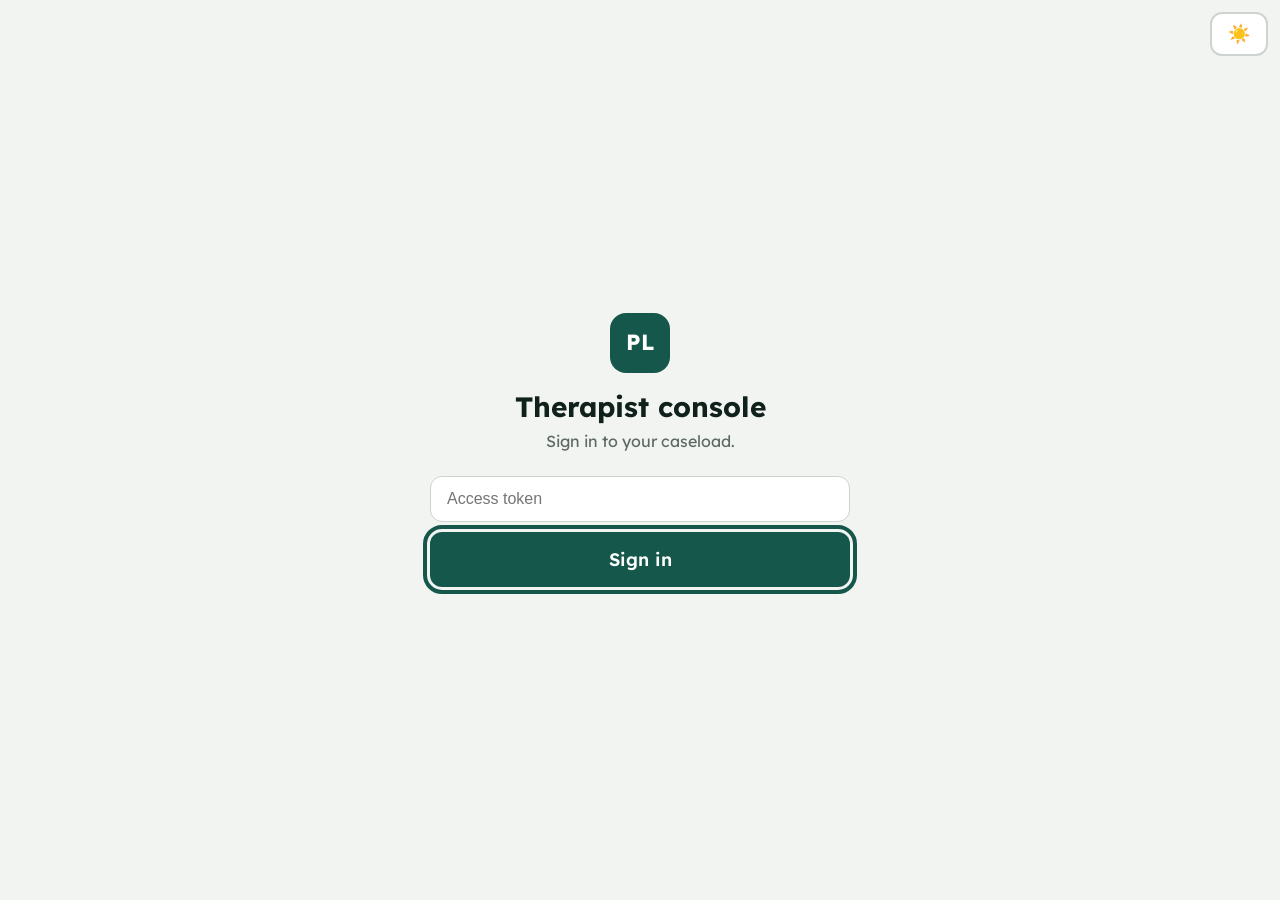
==== commit aea1a8aa: "Login screen added for the patient" ====
--- a/web/console.html
+++ b/web/console.html
@@ -23,7 +23,7 @@
     .con-foot { margin-top: auto; padding: 14px 8px 4px; border-top: 1px solid var(--pl-line); }
     .con-avatar { display: inline-grid; place-items: center; width: 34px; height: 34px; border-radius: 999px; background: var(--pl-tile); color: var(--pl-primary); font-weight: 700; font-size: 13px; }
     .con-signout { margin-top: 10px; width: 100%; background: none; border: 1px solid var(--pl-line-strong); border-radius: 9px; padding: 8px; color: var(--pl-muted); font: 600 13px var(--pl-font); cursor: pointer; }
-    .con-main { flex: 1; min-width: 0; padding: 28px 32px; overflow: auto; }
+    .con-main { flex: 1; min-width: 0; padding: 60px 32px 28px; overflow: auto; }  /* top padding clears the floating theme button */
     .con-sechead { display: flex; align-items: baseline; justify-content: space-between; flex-wrap: wrap; gap: 10px; margin-bottom: 6px; }
     .con-h1 { font-weight: 700; font-size: 28px; margin: 0; }
     .con-h2 { font-weight: 700; font-size: 24px; margin: 0; }
@@ -44,6 +44,7 @@
     .con-addrow { display: flex; gap: 10px; align-items: center; }
     .con-addrow .con-input { margin-bottom: 0; flex: 1; }
     .con-alert { background: var(--pl-danger-bg); border: 1px solid var(--pl-danger); color: var(--pl-danger); border-radius: 12px; padding: 12px 16px; font-size: 15px; margin: 0 0 14px; }
+    .con-notice { background: var(--pl-good-bg); border: 1px solid var(--pl-primary); color: var(--pl-primary); border-radius: 12px; padding: 12px 16px; font-size: 15px; margin: 0 0 14px; font-weight: 600; }
     .con-sign { min-height: 100dvh; display: flex; align-items: center; justify-content: center; padding: 40px 24px; }
     .con-signlogo { width: 60px; height: 60px; border-radius: 16px; font-weight: 700; font-size: 22px; margin-bottom: 14px; }
     .con-signbtn { width: 100%; background: var(--pl-primary); color: var(--pl-on-primary); border: none; border-radius: 12px; padding: 16px; font: 600 18px var(--pl-font); cursor: pointer; }
@@ -51,7 +52,7 @@
     .con-delete { background: #96222A; color: #fff; border: none; border-radius: 999px; padding: 11px 24px; font: 600 15px var(--pl-font); cursor: pointer; }
     @media (max-width: 720px) {
       .con-shell { flex-direction: column; min-height: 0; }
-      .con-side { width: auto; border-right: none; border-bottom: 1px solid var(--pl-line); }
+      .con-side { width: auto; border-right: none; border-bottom: 1px solid var(--pl-line); padding-top: 54px; }
       .con-nav { flex-direction: row; flex-wrap: wrap; }
       .con-foot { margin-top: 12px; }
       .con-main { padding: 20px 16px; }
@@ -61,14 +62,20 @@
   </style>
 </head>
 <body>
-  <button class="pl-tab pl-theme-toggle" id="theme">🌗 theme</button>
+  <button class="pl-tab pl-theme-toggle" id="theme" aria-label="Theme">☀️</button>
   <main id="root" role="main"></main>
 
   <script>
   // Mock data is only used when explicitly opening the offline demo.
   const QUERY = new URLSearchParams(location.search);
   const API = (location.protocol.startsWith('http') && QUERY.get('mock') !== '1') ? '' : null;
-  let accessToken = ''; // Memory only: never URLs, localStorage or sessionStorage.
+  // The console token is persisted in localStorage so a therapist is not forced to re-enter it
+  // on every reload. It is a bearer credential: kept under one key, and cleared on sign-out or
+  // any 401. (Never placed in URLs.)
+  const TOKEN_KEY = 'patient-listener-console-token';
+  function loadToken() { try { return window.localStorage.getItem(TOKEN_KEY) || ''; } catch (e) { return ''; } }
+  function saveToken(value) { try { if (value) window.localStorage.setItem(TOKEN_KEY, value); else window.localStorage.removeItem(TOKEN_KEY); } catch (e) {} }
+  let accessToken = API != null ? loadToken() : '';
   const DATA = {
     therapist: { name: 'Sam (SLT)' },
     caseload: [
@@ -94,14 +101,23 @@
     },
     settings: { margaret: { needs: ['Finding the word'], hintOrder: 'meaning-first', hintWait: 7, sessionMin: 20 } },
     consent: { margaret: { tellCarerLowMood: false, dataSharing: true } },
+    devices: {}, nightly: {}, invite: null,
   };
   const CELL = { check: ['✓', 'pl-cell--check', 'found with no hint'], meaning: ['M', 'pl-cell--hint', 'found after meaning hint'], sound: ['S', 'pl-cell--hint', 'found after sound hint'], word: ['W', 'pl-cell--hint', 'found after hearing the word'], none: ['–', 'pl-cell--none', 'not tried'] };
 
   const root = document.getElementById('root');
-  const S = { signedIn: false, tab: 'T2', person: 'margaret', role: 'therapist', demo: API == null, error: '', busy: false, phraseDraft: '' };
+  const S = { signedIn: false, tab: 'T2', person: 'margaret', role: 'therapist', demo: API == null, error: '', busy: false, busyAction: '', busyId: '', notice: '', phraseDraft: '' };
+  let noticeTimer = null;
+  // Transient success feedback so an action never finishes silently.
+  function showNotice(message) {
+    S.notice = message; S.error = '';
+    if (noticeTimer) clearTimeout(noticeTimer);
+    noticeTimer = setTimeout(() => { S.notice = ''; if (S.signedIn) render(); }, 3200);
+  }
   function clearData() {
-    S.phraseDraft = '';
+    S.phraseDraft = ''; S.planResult = null; S.notice = ''; S.busyAction = ''; S.busyId = '';
     DATA.caseload = []; DATA.words = {}; DATA.grid = {}; DATA.settings = {}; DATA.consent = {};
+    DATA.devices = {}; DATA.nightly = {}; DATA.invite = null;
   }
   if (API != null) clearData();
 
@@ -112,14 +128,15 @@
     return e;
   }
 
-  const NAV = [['T2', 'Caseload'], ['T3', 'Word list'], ['T4', 'Progress'], ['T5', 'Profile & hints'], ['T6', 'Consent & export']];
+  const NAV = [['T2', 'Caseload'], ['T3', 'Word list'], ['T4', 'Progress'], ['T5', 'Profile & hints'], ['T7', 'Devices'], ['T6', 'Consent & export']];
 
   function render() {
     root.innerHTML = '';
     if (!S.signedIn) return root.append(signinScreen());
     const main = h('div', { class: 'con-main' });
     if (S.error) main.append(h('p', { role: 'alert', class: 'con-alert' }, S.error));
-    main.append((({ T2: t2, T3: t3, T4: t4, T5: t5, T6: t6 }[S.tab]) || t2)());
+    else if (S.notice) main.append(h('p', { role: 'status', class: 'con-notice' }, '✓ ' + S.notice));
+    main.append((({ T2: t2, T3: t3, T4: t4, T5: t5, T6: t6, T7: t7 }[S.tab]) || t2)());
     root.append(h('div', { class: 'con-shell' }, sidebar(), main));
   }
 
@@ -158,7 +175,7 @@
       h('p', { class: 'pl-muted', style: 'font-size:16px;margin:0 0 24px' }, API == null ? 'Offline demo — sample data only.' : 'Sign in to your caseload.'),
       API != null ? h('input', { id: 'access-token', class: 'con-input', type: 'password', 'aria-label': 'Console access token', autocomplete: 'off', spellcheck: 'false', placeholder: 'Access token' }) : null,
       S.error ? h('p', { role: 'alert', class: 'con-alert' }, S.error) : null,
-      h('button', { class: 'con-signbtn', 'data-autofocus': '', disabled: S.busy ? '' : null, onclick: () => signIn(false) }, API == null ? 'Enter offline demo' : 'Sign in'),
+      h('button', { class: 'con-signbtn', 'data-autofocus': '', disabled: S.busy ? '' : null, onclick: () => signIn(false) }, S.busy ? 'Signing in…' : (API == null ? 'Enter offline demo' : 'Sign in')),
       (API != null && QUERY.get('mode') === 'judge') ? h('button', { class: 'con-demobtn', disabled: S.busy ? '' : null, onclick: () => signIn(true) }, 'One-click demo login') : null,
     );
     const wrap = h('div', { class: 'con-sign' }, card);
@@ -168,7 +185,7 @@
 
   // T2 caseload (prototype table)
   function t2() {
-    const cols = '1.4fr 1.6fr 1fr .9fr auto';
+    const cols = '1.4fr 1.6fr 1fr .9fr 104px';  // fixed action column so header and rows align
     const wrap = h('div', {});
     wrap.append(h('div', { class: 'con-sechead' },
       h('h1', { class: 'con-h1' }, 'Your caseload'),
@@ -199,7 +216,7 @@
       h('span', { class: 'con-badge' }, `draft from ${w.by || 'carer'}`),
       h('span', { style: 'flex:1;min-width:200px;font-size:16px' }, h('b', {}, w.text), w.cue ? ` — ${w.cue}` : '', w.first ? ` · starts with “${w.first}”` : ''),
       canApprove
-        ? h('button', { class: 'con-pill', onclick: () => approveWord(w) }, 'Approve')
+        ? h('button', { class: 'con-pill', disabled: S.busy ? '' : null, onclick: () => approveWord(w) }, S.busyId === w.id ? 'Approving…' : 'Approve')
         : h('span', { class: 'pl-muted' }, 'Therapist approval required'))));
     const approved = words.filter(w => w.status !== 'draft');
     if (approved.length) {
@@ -209,7 +226,7 @@
         h('span', {}, 'Word'), h('span', {}, 'Meaning cue'), h('span', {}, 'First sound'), h('span', {}, 'Kind')));
       approved.forEach(w => card.append(h('div', { class: 'con-row', style: `grid-template-columns:${cols}` },
         h('span', { style: 'font-weight:600;font-size:16px' }, w.text),
-        h('input', { class: 'con-cue', value: w.cue || '', 'aria-label': `Meaning cue for ${w.text}`, oninput: (e) => { w.cue = e.target.value; } }),
+        h('input', { class: 'con-cue', value: w.cue || '', maxlength: '90', 'aria-label': `Meaning cue for ${w.text}`, oninput: (e) => { w.cue = e.target.value; }, onchange: (e) => saveCue(w, e.target.value) }),
         h('span', { style: 'font-size:15px' }, w.first || '—'),
         h('span', { class: 'pl-muted', style: 'font-size:14px' }, w.kind || '—'))));
       wrap.append(card);
@@ -218,8 +235,23 @@
       h('div', { style: 'font-weight:700;font-size:16px;margin-bottom:10px' }, 'Add one of “my phrases” (up to 60 characters)'),
       h('div', { class: 'con-addrow' },
         h('input', { id: 'phrase', class: 'con-input', value: S.phraseDraft, oninput: e => { S.phraseDraft = e.target.value; }, 'aria-label': 'New phrase', maxlength: '60', placeholder: 'Can you open the window?' }),
-        h('button', { class: 'con-pill', disabled: S.busy ? '' : null, onclick: addPhrase }, S.busy ? 'Saving…' : 'Add draft'))));
+        h('button', { class: 'con-pill', disabled: S.busy ? '' : null, onclick: addPhrase }, S.busyAction === 'phrase' ? 'Adding…' : 'Add draft'))));
     return wrap;
+  }
+
+  // Persist a meaning-cue edit (PATCH /words/{person}/{word_id}). Offline keeps the local value.
+  async function saveCue(w, value) {
+    w.cue = value;
+    if (API == null) return;
+    S.error = '';
+    try {
+      const result = await api(`words/${encodeURIComponent(S.person)}/${encodeURIComponent(w.id)}`, {
+        method: 'PATCH', headers: { 'Content-Type': 'application/json' },
+        body: JSON.stringify({ meaning_cue: value.trim() })
+      });
+      Object.assign(w, result.word); showNotice(`Cue saved for “${w.text}”`);
+    } catch (error) { S.error = error.message; }
+    render();
   }
 
   // T4 progress grid
@@ -234,7 +266,111 @@
     g.rows.forEach(r => { const tr = h('tr', {}, h('th', { scope: 'row' }, r.word)); r.cells.forEach((c, i) => { const [sym, cls, label] = CELL[c]; tr.append(h('td', { class: 'pl-cell ' + cls, 'aria-label': `${r.word}, ${g.days[i]}: ${label}` }, sym)); }); body.append(tr); });
     table.append(body);
     wrap.append(h('div', { class: 'con-card', style: 'overflow-x:auto' }, h('div', { class: 'pl-grid-wrap' }, table)));
+    wrap.append(planCard());
     return wrap;
+  }
+
+  // Plan generation + nightly status (therapist Progress tab). Live server only.
+  function planCard() {
+    const card = h('div', { class: 'con-card', style: 'margin-top:16px' });
+    card.append(h('div', { style: 'font-weight:700;font-size:16px;margin-bottom:6px' }, "Today's practice plan"));
+    card.append(h('p', { class: 'pl-muted', style: 'font-size:14px;margin:0 0 10px' },
+      'Builds the next session from what is due. Templates only here — audio and model hints run on the deploy box.'));
+    if (API == null) { card.append(h('p', { class: 'pl-muted', style: 'font-size:14px;margin:0' }, 'Available on the live server.')); return card; }
+    const pr = S.planResult && S.planResult.person === S.person ? S.planResult.data : null;
+    if (pr) card.append(h('div', { class: 'con-draft', style: 'margin:0 0 12px' },
+      h('span', { class: 'con-badge' }, 'generated'),
+      h('span', { style: 'flex:1;min-width:200px;font-size:15px' },
+        `${pr.plan_items} item${pr.plan_items === 1 ? '' : 's'} planned${pr.rendered_clips ? ` · ${pr.rendered_clips} clips` : ''}.`)));
+    card.append(h('button', { class: 'con-pill', disabled: S.busy ? '' : null, onclick: generatePlan }, S.busyAction === 'plan' ? 'Generating…' : 'Generate plan'));
+    const n = DATA.nightly[S.person];
+    if (n === undefined) { loadNightly().then(render); }
+    else if (n) card.append(h('p', { class: 'pl-muted', style: 'font-size:13px;margin:12px 0 0' },
+      n.enabled
+        ? `Nightly plan: ${n.time} ${n.timezone}${n.scheduled_for_person ? ' · scheduled for this person' : ' · not scheduled for this person'}${n.runs && n.runs.length ? ` · last run ${shortDate(n.runs[n.runs.length - 1].at || n.runs[n.runs.length - 1].ran_at || '')}` : ''}.`
+        : 'Nightly plan generation is off.'));
+    return card;
+  }
+
+  async function generatePlan() {
+    if (API == null) { S.error = 'Plan generation needs the live server.'; render(); return; }
+    S.busy = true; S.busyAction = 'plan'; S.error = ''; S.planResult = null; render();
+    try {
+      const data = await api(`plans/${encodeURIComponent(S.person)}/generate`, {
+        method: 'POST', headers: { 'Content-Type': 'application/json' },
+        body: JSON.stringify({ max_words: 3, use_ai: false, render_audio: false })
+      });
+      S.planResult = { person: S.person, data };
+      showNotice(`Plan ready — ${data.plan_items} item${data.plan_items === 1 ? '' : 's'}`);
+    } catch (error) { S.error = error.message; }
+    finally { S.busy = false; S.busyAction = ''; render(); }
+  }
+
+  async function loadNightly() {
+    if (API == null || DATA.nightly[S.person] !== undefined) return;
+    DATA.nightly[S.person] = null;  // sentinel: in flight, prevents re-fetch loop
+    try { DATA.nightly[S.person] = await api(`nightly/${encodeURIComponent(S.person)}`); }
+    catch (error) { DATA.nightly[S.person] = { enabled: false }; }
+  }
+
+  // T7 devices: link the patient's own device with a one-time setup code.
+  function t7() {
+    const wrap = h('div', {});
+    wrap.append(patientHeader(), h('div', { class: 'con-sechead' }, h('h2', { class: 'con-h2' }, 'Devices')));
+    wrap.append(h('p', { class: 'pl-muted', style: 'font-size:14px;margin:0 0 14px' },
+      'Link the patient’s own device so they can practise. A setup code is shown once and expires in 10 minutes.'));
+    if (API == null) { wrap.append(h('div', { class: 'con-card' }, h('p', { class: 'pl-muted', style: 'margin:0' }, 'Device linking is available on the live server.'))); return wrap; }
+    const inv = DATA.invite && DATA.invite.person === S.person ? DATA.invite : null;
+    if (inv) wrap.append(h('div', { class: 'con-draft', style: 'margin-bottom:14px' },
+      h('span', { class: 'con-badge' }, 'setup code'),
+      h('span', { style: 'flex:1;min-width:180px;font-size:15px;font-family:monospace;word-break:break-all' }, inv.setup_code),
+      h('button', { class: 'con-pill con-pill--ghost', onclick: () => { try { navigator.clipboard && navigator.clipboard.writeText(inv.setup_code); } catch (e) {} } }, 'Copy')));
+    wrap.append(h('div', { class: 'con-card', style: 'margin-bottom:14px' },
+      h('div', { style: 'font-weight:700;font-size:16px;margin-bottom:6px' }, 'Add a device'),
+      h('p', { class: 'pl-muted', style: 'font-size:14px;margin:0 0 10px' }, 'On the patient’s device, open the patient app and enter the code when asked.'),
+      h('button', { class: 'con-pill', disabled: S.busy ? '' : null, onclick: createInvite }, S.busyAction === 'invite' ? 'Creating…' : 'Create setup code')));
+    const devices = DATA.devices[S.person];
+    if (devices === undefined) { loadDevices().then(render); wrap.append(h('p', { class: 'pl-muted' }, 'Loading devices…')); return wrap; }
+    const cols = '1.6fr 1fr 1fr 124px';  // fixed action column so header and rows align
+    const card = h('div', { class: 'con-tablecard' });
+    card.append(h('div', { class: 'con-head', style: `grid-template-columns:${cols}` },
+      h('span', {}, 'Device'), h('span', {}, 'Linked'), h('span', {}, 'Expires'), h('span', {})));
+    if (!devices.length) card.append(h('div', { class: 'con-row' }, h('span', { class: 'pl-muted' }, 'No devices linked yet.')));
+    devices.forEach(d => card.append(h('div', { class: 'con-row', style: `grid-template-columns:${cols}` },
+      h('span', { style: 'font-family:monospace;font-size:12px;word-break:break-all' }, d.authorization_id),
+      h('span', { class: 'pl-muted', style: 'font-size:14px' }, shortDate(d.created_at)),
+      h('span', { class: 'pl-muted', style: 'font-size:14px' }, shortDate(d.expires_at)),
+      h('button', { class: 'con-pill con-pill--ghost', disabled: S.busy ? '' : null, onclick: () => revokeDevice(d.authorization_id) }, S.busyId === d.authorization_id ? 'Removing…' : 'Revoke'))));
+    wrap.append(card);
+    return wrap;
+  }
+
+  function shortDate(iso) { if (!iso) return '—'; const d = new Date(iso); return isNaN(d) ? iso : d.toLocaleDateString(); }
+
+  async function createInvite() {
+    if (API == null) return;
+    S.busy = true; S.busyAction = 'invite'; S.error = ''; render();
+    try {
+      const result = await api(`patients/${encodeURIComponent(S.person)}/device-links`, { method: 'POST' });
+      DATA.invite = { person: S.person, setup_code: result.setup_code, expires_at: result.expires_at };
+      showNotice('Setup code created — share it with the patient');
+    } catch (error) { S.error = error.message; }
+    finally { S.busy = false; S.busyAction = ''; render(); }
+  }
+
+  async function loadDevices() {
+    if (API == null) return;
+    DATA.devices[S.person] = DATA.devices[S.person] || [];
+    try { DATA.devices[S.person] = (await api(`patients/${encodeURIComponent(S.person)}/devices`)).devices; }
+    catch (error) { DATA.devices[S.person] = []; }  // 403 in demo; listing stays empty, no banner
+  }
+
+  async function revokeDevice(id) {
+    if (!window.confirm('Unlink this device? The patient will need a new setup code to practise on it.')) return;
+    S.busy = true; S.busyId = id; S.error = ''; render();
+    try { await api(`patients/${encodeURIComponent(S.person)}/devices/${encodeURIComponent(id)}`, { method: 'DELETE' }); delete DATA.devices[S.person]; await loadDevices(); showNotice('Device unlinked'); }
+    catch (error) { S.error = error.message; }
+    finally { S.busy = false; S.busyId = ''; render(); }
   }
 
   // T5 profile & hint settings
@@ -288,6 +424,7 @@
           DATA.settings[person] = result;
           const entry = DATA.caseload.find(p => p.id === person);
           if (entry) entry.needs = result.needs;
+          showNotice('Settings saved');
         }
       } else {
         const s = DATA.settings[person] ||= {needs:[]};
@@ -307,7 +444,7 @@
 
   // T6 consent & export
   function t6() {
-    const c = DATA.consent[S.person] || { tellCarerLowMood: false, dataSharing: false };
+    const c = DATA.consent[S.person] || { tellCarerLowMood: false, dataSharing: false, shareWithTherapist: false };
     const toggle = (label, key) => h('div', { class: 'pl-setting' }, h('div', { class: 'pl-setting__row' }, h('span', {}, label),
       h('button', { class: 'pl-btn pl-btn--secondary', 'aria-pressed': String(c[key]), disabled: S.busy, onclick: () => saveConsent(key, !c[key]) }, c[key] ? 'On' : 'Off')));
     const wrap = h('div', {});
@@ -317,8 +454,8 @@
       toggle('Share practice data with my therapist', 'shareWithTherapist'),
       h('p', { class: 'pl-muted' }, 'Record the person’s own choices. A helper supports the decision.'),
       h('div', { class: 'pl-btn-row', style: 'margin-top:16px' },
-        h('button', { class: 'con-pill', onclick: exportCsv }, '⬇ Export CSV'),
-        h('button', { class: 'con-delete', onclick: deleteAll }, '🗑 Delete everything')),
+        h('button', { class: 'con-pill', disabled: S.busy ? '' : null, onclick: exportCsv }, S.busyAction === 'export' ? 'Exporting…' : '⬇ Export CSV'),
+        h('button', { class: 'con-delete', disabled: S.busy ? '' : null, onclick: deleteAll }, S.busyAction === 'delete' ? 'Deleting…' : '🗑 Delete everything')),
       h('p', { class: 'pl-muted' }, 'Export includes “my phrases” as plain text. Delete removes all words, photos and attempts within 24 hours.'));
     return wrap;
   }
@@ -330,25 +467,67 @@
     S.busy = true; S.error = ''; render();
     try {
       if (API == null) DATA.consent[person] = { ...DATA.consent[person], [key]: value };
-      else DATA.consent[person] = await api(`consent/${encodeURIComponent(person)}`, {
+      else { DATA.consent[person] = await api(`consent/${encodeURIComponent(person)}`, {
         method: 'PATCH', headers: { 'Content-Type': 'application/json' },
         body: JSON.stringify({ [key]: value, personConfirmed: true })
+      }); showNotice(value ? 'Consent recorded' : 'Consent withdrawn'); }
+    } catch (error) { S.error = error.message; }
+    finally { S.busy = false; render(); }
+  }
+
+  function downloadBlob(text, filename) {
+    const blob = new Blob([text], { type: 'text/csv' });
+    const a = document.createElement('a'); a.href = URL.createObjectURL(blob); a.download = filename; a.click();
+    setTimeout(() => URL.revokeObjectURL(a.href), 0);
+  }
+
+  async function exportCsv() {
+    if (API == null) {
+      const words = DATA.words[S.person] || [];
+      let csv = 'type,word_or_phrase,kind\n';
+      words.forEach(w => { csv += `word,${JSON.stringify(w.text)},${w.kind}\n`; });
+      downloadBlob(csv, `${S.person}.csv`);
+      return;
+    }
+    if (!window.confirm('Export all of ' + name(S.person) + "'s data? Only do this at the person's request.")) return;
+    S.busy = true; S.busyAction = 'export'; S.error = ''; render();
+    try {
+      // The export returns text/csv (not JSON), so it uses a raw fetch rather than api().
+      const response = await fetch(`${API}/api/console/privacy/${encodeURIComponent(S.person)}/export`, {
+        method: 'POST', cache: 'no-store',
+        headers: { Authorization: `Bearer ${accessToken}`, 'Content-Type': 'application/json' },
+        body: JSON.stringify({ personConfirmed: true }),
       });
-    } catch (error) { S.error = error.message; }
-    finally { S.busy = false; render(); }
-  }
-
-  function exportCsv() {
-    const words = DATA.words[S.person] || [];
-    let csv = 'type,word_or_phrase,kind\n';
-    words.forEach(w => { csv += `word,${JSON.stringify(w.text)},${w.kind}\n`; });
-    const blob = new Blob([csv], { type: 'text/csv' });
-    const a = document.createElement('a'); a.href = URL.createObjectURL(blob); a.download = `${S.person}.csv`; a.click();
-  }
-  function deleteAll() {
-    // Second confirmation screen (DS-T07).
-    const ok = window.confirm('Delete everything for ' + name(S.person) + '? This cannot be undone.');
-    if (ok) { DATA.words[S.person] = []; alert('Deletion requested. Completes within 24 hours.'); render(); }
+      if (!response.ok) { if (response.status === 401) { accessToken = ''; saveToken(''); S.signedIn = false; clearData(); } throw new Error(await failMessage(response)); }
+      downloadBlob(await response.text(), 'patient-listener-export.csv');
+      showNotice('Export downloaded');
+    } catch (error) { S.error = error.message; }
+    finally { S.busy = false; S.busyAction = ''; render(); }
+  }
+
+  async function deleteAll() {
+    if (API == null) {
+      // Second confirmation screen (DS-T07).
+      if (window.confirm('Delete everything for ' + name(S.person) + '? This cannot be undone.')) {
+        DATA.words[S.person] = []; alert('Deletion requested. Completes within 24 hours.'); render();
+      }
+      return;
+    }
+    if (!window.confirm('Delete everything for ' + name(S.person) + '? This removes all words, photos and attempts and cannot be undone. Only do this at the person’s request.')) return;
+    const who = name(S.person);
+    S.busy = true; S.busyAction = 'delete'; S.error = ''; render();
+    try {
+      // Two steps: request a confirmation token, then confirm the deletion with it.
+      const req = await api(`privacy/${encodeURIComponent(S.person)}/deletion-request`, { method: 'POST' });
+      const receipt = await api(`privacy/${encodeURIComponent(S.person)}`, {
+        method: 'DELETE', headers: { 'Content-Type': 'application/json' },
+        body: JSON.stringify({ personConfirmed: true, confirmationToken: req.confirmation_token }),
+      });
+      DATA.words[S.person] = [];
+      await hydrate(); S.tab = 'T2';
+      showNotice(`All data for ${who} deleted` + (receipt && receipt.receipt_id ? ` · receipt ${receipt.receipt_id}` : ''));
+    } catch (error) { S.error = error.message; }
+    finally { S.busy = false; S.busyAction = ''; render(); }
   }
 
   function name(id) { const p = DATA.caseload.find(x => x.id === id); return p ? p.name : id; }
@@ -356,17 +535,32 @@
   /* Live data from the app server's console API (GET /api/console/...). When opened from disk
    * (file://) or with ?mock=1, the mock DATA above is used instead, so the console still works
    * offline. */
+  async function failMessage(response) {
+    const body = await response.json().catch(() => ({}));
+    return typeof body.detail === 'string' ? body.detail
+      : response.status === 422 ? 'Check the word or phrase and try again.'
+      : 'Could not complete the request. Please try again.';
+  }
+
   async function api(path, options = {}) {
     const headers = { ...(options.headers || {}), Authorization: `Bearer ${accessToken}` };
     const response = await fetch(`${API}/api/console/${path}`, { ...options, headers, cache: 'no-store' });
     if (!response.ok) {
       if (response.status === 401) {
-        accessToken = ''; S.signedIn = false; clearData();
+        accessToken = ''; saveToken(''); S.signedIn = false; clearData();
       }
-      const body = await response.json().catch(() => ({}));
-      throw new Error(typeof body.detail === 'string' ? body.detail : response.status === 422 ? 'Check the word or phrase and try again.' : 'Could not complete the request. Please try again.');
+      throw new Error(await failMessage(response));
     }
     return response.json();
+  }
+
+  // Load the caseload for the current accessToken. Shared by sign-in and the restore-on-load path.
+  async function enterConsole() {
+    const user = await api('me');
+    S.role = user.role; S.demo = user.demo;
+    await hydrate();
+    saveToken(accessToken);
+    S.signedIn = true; S.tab = 'T2';
   }
 
   async function signIn(demo) {
@@ -381,19 +575,16 @@
         if (!response.ok) throw new Error('Judge demo is unavailable on this server.');
         accessToken = (await response.json()).token;
       }
-      const user = await api('me');
-      S.role = user.role; S.demo = user.demo;
-      await hydrate();
-      S.signedIn = true; S.tab = 'T2';
+      await enterConsole();
     } catch (error) {
-      accessToken = ''; S.signedIn = false; clearData(); S.error = error.message;
+      accessToken = ''; saveToken(''); S.signedIn = false; clearData(); S.error = error.message;
     } finally { S.busy = false; render(); }
   }
 
   async function signOut() {
     try { if (API != null) await api('logout', { method: 'POST' }); }
     catch (error) { /* Local credentials are discarded even if the server is unreachable. */ }
-    accessToken = ''; S.signedIn = false; S.error = ''; S.phraseDraft = '';
+    accessToken = ''; saveToken(''); S.signedIn = false; S.error = ''; S.phraseDraft = '';
     if (API != null) clearData();
     render();
   }
@@ -403,7 +594,7 @@
     const text = document.getElementById('phrase').value.trim();
     if (!text) return;
     const person = S.person, credential = accessToken;
-    S.phraseDraft = text; S.error = ''; S.busy = true; render();
+    S.phraseDraft = text; S.error = ''; S.busy = true; S.busyAction = 'phrase'; render();
     try {
       let word;
       if (API != null) {
@@ -419,16 +610,20 @@
       }
       (DATA.words[person] ||= []).push(word);
       if (S.person === person) S.phraseDraft = '';
-    } catch (error) { S.error = error.message; }
-    finally { S.busy = false; render(); }
+      showNotice('Draft added for therapist approval');
+    } catch (error) { S.error = error.message; }
+    finally { S.busy = false; S.busyAction = ''; render(); }
   }
 
   async function approveWord(w) {
     if (API != null) {
+      if (S.busy) return;
+      S.busy = true; S.busyId = w.id; S.error = ''; render();
       try {
         const result = await api(`words/${encodeURIComponent(S.person)}/${encodeURIComponent(w.id)}/approve`, { method: 'POST' });
-        Object.assign(w, result.word); S.error = ''; render();
-      } catch (error) { S.error = error.message; render(); }
+        Object.assign(w, result.word); showNotice(`“${w.text}” approved`);
+      } catch (error) { S.error = error.message; }
+      finally { S.busy = false; S.busyId = ''; render(); }
       return;
     }
     w.status = 'approved'; render();
@@ -455,10 +650,34 @@
       }));
   }
 
-  const order = { system: 'light', light: 'dark', dark: 'system' };
-  document.getElementById('theme').addEventListener('click', () => { const cur = document.documentElement.getAttribute('data-theme') || 'system'; const n = order[cur]; if (n === 'system') document.documentElement.removeAttribute('data-theme'); else document.documentElement.setAttribute('data-theme', n); });
-
-  render();
+  // Theme: white (light) by default, remembered in localStorage, respecting the user's choice.
+  // The button mirrors the patient app — a single sun/moon emoji that flips in one click.
+  const THEME_KEY = 'pl-theme';
+  const themeBtn = document.getElementById('theme');
+  function paintThemeBtn() {
+    const dark = document.documentElement.getAttribute('data-theme') === 'dark';
+    themeBtn.textContent = dark ? '🌙' : '☀️';
+    themeBtn.setAttribute('aria-label', `Theme: ${dark ? 'dark' : 'light'}. Switch to ${dark ? 'light' : 'dark'}.`);
+  }
+  function applyTheme(theme) { document.documentElement.setAttribute('data-theme', theme); try { window.localStorage.setItem(THEME_KEY, theme); } catch (e) {} paintThemeBtn(); }
+  (function () { let theme = 'light'; try { const saved = window.localStorage.getItem(THEME_KEY); if (saved === 'light' || saved === 'dark') theme = saved; } catch (e) {} document.documentElement.setAttribute('data-theme', theme); paintThemeBtn(); })();
+  themeBtn.addEventListener('click', () => {
+    const cur = document.documentElement.getAttribute('data-theme') === 'dark' ? 'dark' : 'light';
+    applyTheme(cur === 'dark' ? 'light' : 'dark');  // one click flips light <-> dark
+  });
+
+  // Restore a persisted session if a token is stored; otherwise show sign-in.
+  async function boot() {
+    if (API != null && accessToken) {
+      S.busy = true; render();
+      try { await enterConsole(); }
+      catch (error) { accessToken = ''; saveToken(''); clearData(); }
+      finally { S.busy = false; render(); }
+    } else {
+      render();
+    }
+  }
+  boot();
   </script>
 </body>
 </html>
--- a/web/app.css
+++ b/web/app.css
@@ -142,7 +142,7 @@
   width: 100%; aspect-ratio: 16 / 10; max-height: 26vh; border-radius: var(--pl-radius-card);
   background: var(--pl-tile); border: 4px solid var(--pl-primary);
   display: flex; align-items: center; justify-content: center;
-  color: var(--pl-muted); font-size: 44px; overflow: hidden;
+  color: var(--pl-muted); font-size: 88px; line-height: 1; overflow: hidden;
 }
 
 /* --- Mic circle (first-use / mic check): pine ring, calm --- */
@@ -184,6 +184,13 @@
   flex: 1; min-height: var(--pl-target); font-size: var(--pl-text-body-size);
   padding: 0 var(--pl-space-2); border: 2px solid var(--pl-line-strong);
   border-radius: var(--pl-radius-input); background: var(--pl-surface); color: var(--pl-text);
+}
+/* Single-line text input (device setup code). Same anatomy as the type-to-talk field. */
+.pl-input {
+  width: 100%; min-height: var(--pl-target); font-size: var(--pl-text-body-size);
+  padding: 0 var(--pl-space-2); border: 2px solid var(--pl-line-strong);
+  border-radius: var(--pl-radius-input); background: var(--pl-surface); color: var(--pl-text);
+  margin-bottom: var(--pl-space-2);
 }
 
 /* --- Hint card: amber, distinct from practice (prototype) --- */
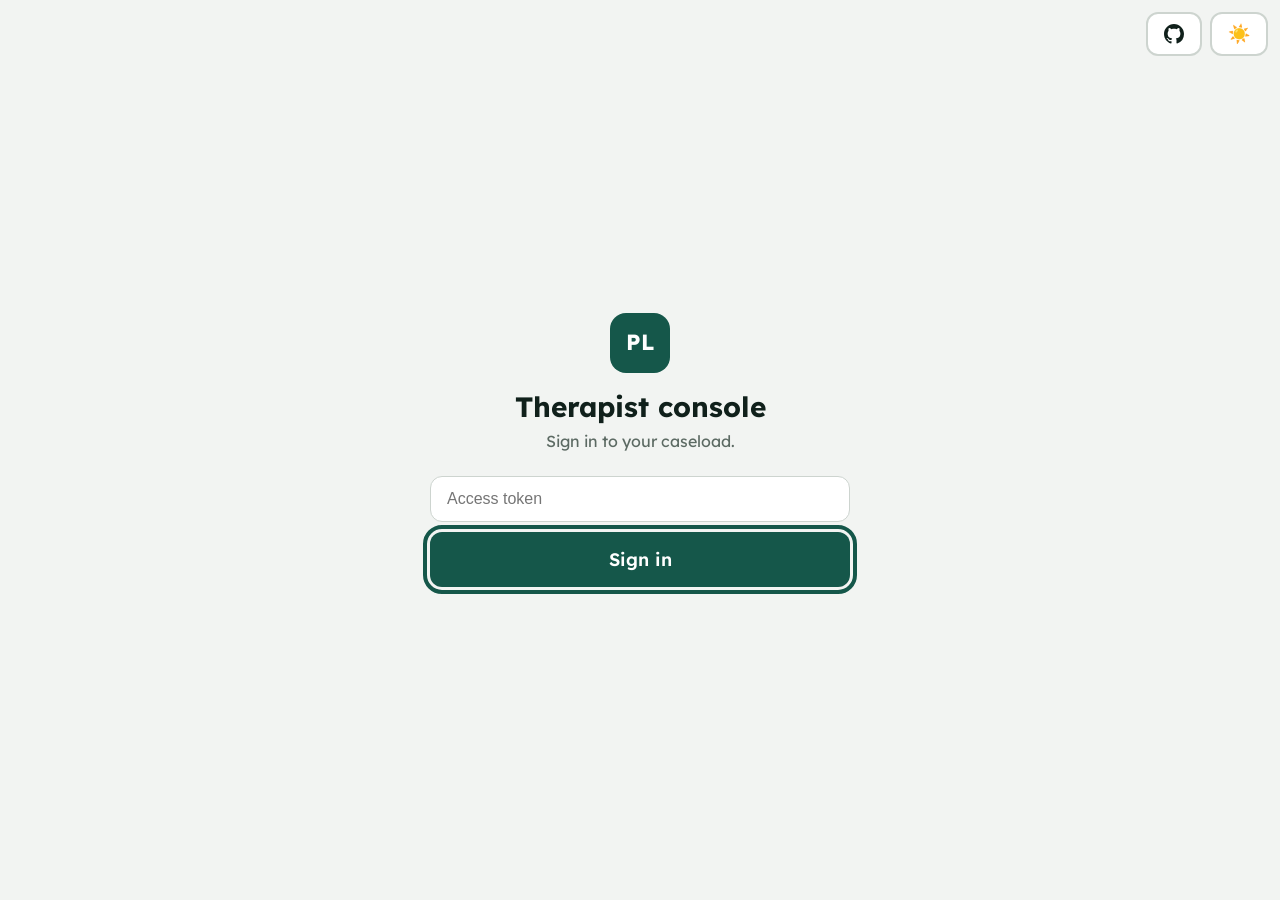
==== commit 5ad74c1d: "github link and window close event added" ====
--- a/web/console.html
+++ b/web/console.html
@@ -43,6 +43,14 @@
     .con-input { width: 100%; padding: 13px 16px; border: 1px solid var(--pl-line-strong); border-radius: 12px; font-size: 16px; background: var(--pl-surface); color: var(--pl-text); margin-bottom: 10px; }
     .con-addrow { display: flex; gap: 10px; align-items: center; }
     .con-addrow .con-input { margin-bottom: 0; flex: 1; }
+    /* Plan-generation form: compact, console-sized controls in a constrained width. */
+    .con-planform { max-width: 440px; margin: 4px 0 16px; display: flex; flex-direction: column; gap: 10px; }
+    .con-planrow { display: flex; align-items: center; justify-content: space-between; gap: 16px; padding: 12px 16px; border: 1px solid var(--pl-line); border-radius: 12px; }
+    .con-planrow > span { font-size: 15px; font-weight: 600; }
+    .con-planrow .con-input { width: 72px; margin-bottom: 0; text-align: center; padding: 9px 10px; }
+    .con-toggle { display: inline-flex; gap: 6px; }
+    .con-toggle button { min-height: 40px; padding: 0 18px; border: 2px solid var(--pl-line-strong); border-radius: 10px; background: var(--pl-surface); color: var(--pl-text); font: 600 15px var(--pl-font); cursor: pointer; }
+    .con-toggle button[aria-pressed="true"] { border-color: var(--pl-primary); background: var(--pl-good-bg); color: var(--pl-primary); }
     .con-alert { background: var(--pl-danger-bg); border: 1px solid var(--pl-danger); color: var(--pl-danger); border-radius: 12px; padding: 12px 16px; font-size: 15px; margin: 0 0 14px; }
     .con-notice { background: var(--pl-good-bg); border: 1px solid var(--pl-primary); color: var(--pl-primary); border-radius: 12px; padding: 12px 16px; font-size: 15px; margin: 0 0 14px; font-weight: 600; }
     .con-sign { min-height: 100dvh; display: flex; align-items: center; justify-content: center; padding: 40px 24px; }
@@ -62,7 +70,10 @@
   </style>
 </head>
 <body>
-  <button class="pl-tab pl-theme-toggle" id="theme" aria-label="Theme">☀️</button>
+  <div class="pl-navbar">
+    <a class="pl-tab pl-github" href="https://github.com/magnusmage/patient-listener" target="_blank" rel="noopener noreferrer" aria-label="View source on GitHub"><svg width="20" height="20" viewBox="0 0 16 16" fill="currentColor" aria-hidden="true"><path d="M8 0C3.58 0 0 3.58 0 8c0 3.54 2.29 6.53 5.47 7.59.4.07.55-.17.55-.38 0-.19-.01-.82-.01-1.49-2.01.37-2.53-.49-2.69-.94-.09-.23-.48-.94-.82-1.13-.28-.15-.68-.52-.01-.53.63-.01 1.08.58 1.23.82.72 1.21 1.87.87 2.33.66.07-.52.28-.87.51-1.07-1.78-.2-3.64-.89-3.64-3.95 0-.87.31-1.59.82-2.15-.08-.2-.36-1.02.08-2.12 0 0 .67-.21 2.2.82.64-.18 1.32-.27 2-.27.68 0 1.36.09 2 .27 1.53-1.04 2.2-.82 2.2-.82.44 1.1.16 1.92.08 2.12.51.56.82 1.27.82 2.15 0 3.07-1.87 3.75-3.65 3.95.29.25.54.73.54 1.48 0 1.07-.01 1.93-.01 2.2 0 .21.15.46.55.38A8.01 8.01 0 0016 8c0-4.42-3.58-8-8-8z"/></svg></a>
+    <button class="pl-tab pl-theme-toggle" id="theme" aria-label="Theme">☀️</button>
+  </div>
   <main id="root" role="main"></main>
 
   <script>
@@ -282,6 +293,18 @@
       h('span', { class: 'con-badge' }, 'generated'),
       h('span', { style: 'flex:1;min-width:200px;font-size:15px' },
         `${pr.plan_items} item${pr.plan_items === 1 ? '' : 's'} planned${pr.rendered_clips ? ` · ${pr.rendered_clips} clips` : ''}.`)));
+    // Therapist-set options for this generation. render_audio is fixed on and not shown.
+    if (!S.planForm) S.planForm = { max_words: 1, use_ai: false };
+    const pf = S.planForm;
+    const aiPill = (label, active, val) => h('button', { 'aria-pressed': String(active), disabled: S.busy ? '' : null, onclick: () => { pf.use_ai = val; render(); } }, label);
+    card.append(
+      h('div', { class: 'con-planform' },
+        h('div', { class: 'con-planrow' },
+          h('span', {}, 'How many words (1–4)'),
+          h('input', { id: 'plan-max-words', class: 'con-input', type: 'number', min: '1', max: '4', step: '1', value: String(pf.max_words), 'aria-label': 'Maximum words, 1 to 4', oninput: e => { pf.max_words = e.target.value; } })),
+        h('div', { class: 'con-planrow' },
+          h('span', {}, 'Use AI for hint wording'),
+          h('span', { class: 'con-toggle' }, aiPill('Off', !pf.use_ai, false), aiPill('On', pf.use_ai, true)))));
     card.append(h('button', { class: 'con-pill', disabled: S.busy ? '' : null, onclick: generatePlan }, S.busyAction === 'plan' ? 'Generating…' : 'Generate plan'));
     const n = DATA.nightly[S.person];
     if (n === undefined) { loadNightly().then(render); }
@@ -294,11 +317,16 @@
 
   async function generatePlan() {
     if (API == null) { S.error = 'Plan generation needs the live server.'; render(); return; }
+    const pf = S.planForm || { max_words: 1, use_ai: false };
+    const maxWords = parseInt(pf.max_words, 10);
+    if (!Number.isInteger(maxWords) || maxWords < 1 || maxWords > 4) {
+      S.error = 'Enter a number of words from 1 to 4.'; render(); return;
+    }
     S.busy = true; S.busyAction = 'plan'; S.error = ''; S.planResult = null; render();
     try {
       const data = await api(`plans/${encodeURIComponent(S.person)}/generate`, {
         method: 'POST', headers: { 'Content-Type': 'application/json' },
-        body: JSON.stringify({ max_words: 3, use_ai: false, render_audio: false })
+        body: JSON.stringify({ max_words: maxWords, use_ai: !!pf.use_ai, render_audio: true })
       });
       S.planResult = { person: S.person, data };
       showNotice(`Plan ready — ${data.plan_items} item${data.plan_items === 1 ? '' : 's'}`);
@@ -637,16 +665,26 @@
       S.person = cl.caseload[0]?.id || '';
       await Promise.all(cl.caseload.map(async (p) => {
         const person = encodeURIComponent(p.id);
-        const [w, g, s, c] = await Promise.all([
-          api(`words/${person}`),
-          S.role === 'therapist' ? api(`grid/${person}`) : Promise.resolve({ days: [], rows: [] }),
-          api(`settings/${person}`),
-          api(`consent/${person}`),
-        ]);
-        DATA.words[p.id] = w.words;
-        DATA.grid[p.id] = { days: g.days, rows: g.rows };
-        DATA.settings[p.id] = s;
-        DATA.consent[p.id] = c;
+        try {
+          const [w, g, s, c] = await Promise.all([
+            api(`words/${person}`),
+            S.role === 'therapist' ? api(`grid/${person}`) : Promise.resolve({ days: [], rows: [] }),
+            api(`settings/${person}`),
+            api(`consent/${person}`),
+          ]);
+          DATA.words[p.id] = w.words;
+          DATA.grid[p.id] = { days: g.days, rows: g.rows };
+          DATA.settings[p.id] = s;
+          DATA.consent[p.id] = c;
+        } catch (error) {
+          if (!accessToken) throw error;   // the token was revoked mid-load (401) -> abort sign-in
+          // One patient's details failing must not blank the whole console: keep them listed with
+          // safe defaults so the caseload and the other patients still load.
+          DATA.words[p.id] = DATA.words[p.id] || [];
+          DATA.grid[p.id] = DATA.grid[p.id] || { days: [], rows: [] };
+          DATA.settings[p.id] = DATA.settings[p.id] || { needs: [] };
+          DATA.consent[p.id] = DATA.consent[p.id] || {};
+        }
       }));
   }
 
--- a/web/app.css
+++ b/web/app.css
@@ -166,6 +166,8 @@
   border-radius: 18px;
   padding: 16px 18px;
   min-height: 84px;
+  max-height: 40vh;        /* keep the last lines in view; the strip scrolls rather than growing the page */
+  overflow-y: auto;
   font-size: var(--pl-text-caption-size);
   line-height: var(--pl-text-caption-lh);
   display: flex; flex-direction: column; gap: var(--pl-space-2); justify-content: flex-end;
@@ -329,3 +331,8 @@
 .pl-swatch__chip { height: 56px; }
 .pl-swatch__name { padding: 6px 8px; }
 .pl-theme-toggle { position: fixed; top: 12px; right: 12px; z-index: 60; }
+/* Patient navbar cluster (top-right): Sign out sits next to the theme toggle. */
+.pl-navbar { position: fixed; top: 12px; right: 12px; z-index: 60; display: flex; align-items: center; gap: var(--pl-space-1); }
+.pl-navbar .pl-theme-toggle { position: static; top: auto; right: auto; }
+.pl-github { display: inline-flex; align-items: center; justify-content: center; text-decoration: none; color: var(--pl-text); }
+.pl-github svg { display: block; }
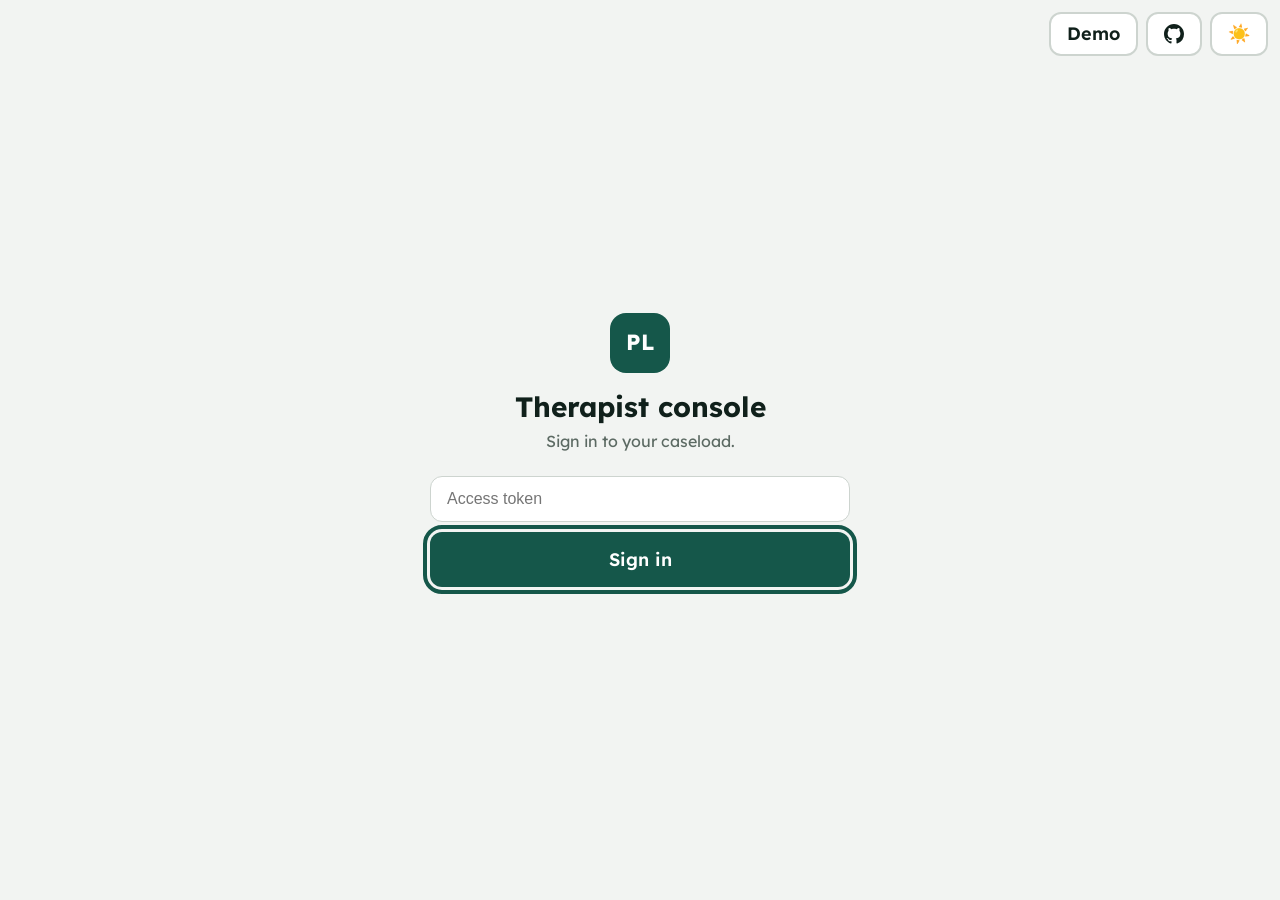
==== commit eb1f7fa6: "feat: add demo link to navbar for easy access to offline demo" ====
--- a/web/console.html
+++ b/web/console.html
@@ -71,6 +71,7 @@
 </head>
 <body>
   <div class="pl-navbar">
+    <a class="pl-tab pl-demo" href="demo.html" aria-label="Open the offline demo — no sign-in or server needed">Demo</a>
     <a class="pl-tab pl-github" href="https://github.com/magnusmage/patient-listener" target="_blank" rel="noopener noreferrer" aria-label="View source on GitHub"><svg width="20" height="20" viewBox="0 0 16 16" fill="currentColor" aria-hidden="true"><path d="M8 0C3.58 0 0 3.58 0 8c0 3.54 2.29 6.53 5.47 7.59.4.07.55-.17.55-.38 0-.19-.01-.82-.01-1.49-2.01.37-2.53-.49-2.69-.94-.09-.23-.48-.94-.82-1.13-.28-.15-.68-.52-.01-.53.63-.01 1.08.58 1.23.82.72 1.21 1.87.87 2.33.66.07-.52.28-.87.51-1.07-1.78-.2-3.64-.89-3.64-3.95 0-.87.31-1.59.82-2.15-.08-.2-.36-1.02.08-2.12 0 0 .67-.21 2.2.82.64-.18 1.32-.27 2-.27.68 0 1.36.09 2 .27 1.53-1.04 2.2-.82 2.2-.82.44 1.1.16 1.92.08 2.12.51.56.82 1.27.82 2.15 0 3.07-1.87 3.75-3.65 3.95.29.25.54.73.54 1.48 0 1.07-.01 1.93-.01 2.2 0 .21.15.46.55.38A8.01 8.01 0 0016 8c0-4.42-3.58-8-8-8z"/></svg></a>
     <button class="pl-tab pl-theme-toggle" id="theme" aria-label="Theme">☀️</button>
   </div>
--- a/web/app.css
+++ b/web/app.css
@@ -312,7 +312,8 @@
 .pl-cell--check { color: var(--pl-good); }
 .pl-cell--hint { color: var(--pl-warn); }
 .pl-cell--none { color: var(--pl-muted); }
-.pl-tabs { display: flex; gap: var(--pl-space-1); flex-wrap: wrap; margin-bottom: var(--pl-space-2); }
+.pl-tabs { display: flex; gap: var(--pl-space-1); flex-wrap: wrap; align-items: center; margin-bottom: var(--pl-space-2); }
+.pl-tabs > .pl-locked { flex-basis: 100%; margin-bottom: 4px; }
 .pl-tab { min-height: var(--pl-target-console); padding: 0 var(--pl-space-2); border: 2px solid var(--pl-line-strong); border-radius: var(--pl-radius-input); background: var(--pl-surface); color: var(--pl-text); cursor: pointer; font-size: var(--pl-text-console-size); }
 .pl-tab[aria-selected="true"] { border-color: var(--pl-primary); background: var(--pl-good-bg); color: var(--pl-primary); font-weight: 700; }
 
@@ -336,3 +337,4 @@
 .pl-navbar .pl-theme-toggle { position: static; top: auto; right: auto; }
 .pl-github { display: inline-flex; align-items: center; justify-content: center; text-decoration: none; color: var(--pl-text); }
 .pl-github svg { display: block; }
+.pl-demo { display: inline-flex; align-items: center; justify-content: center; text-decoration: none; color: var(--pl-text); font-weight: 600; }
